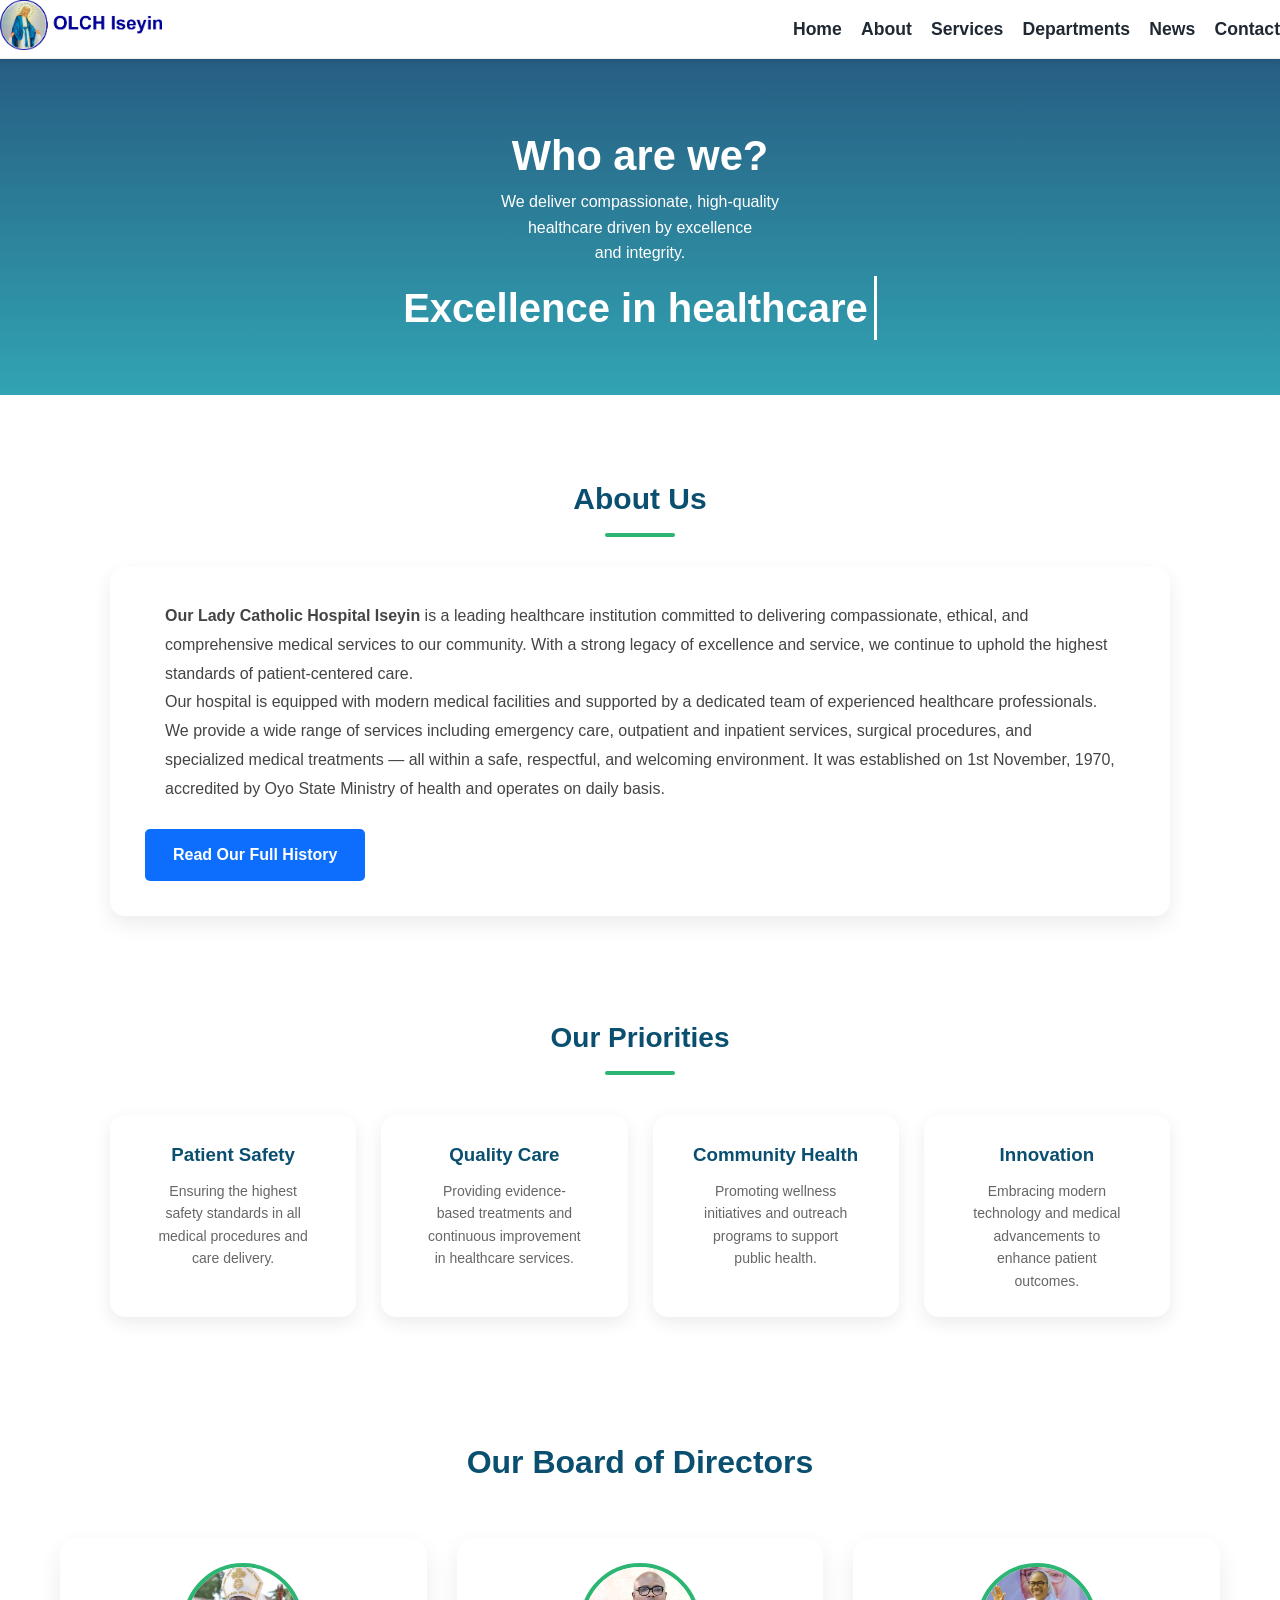
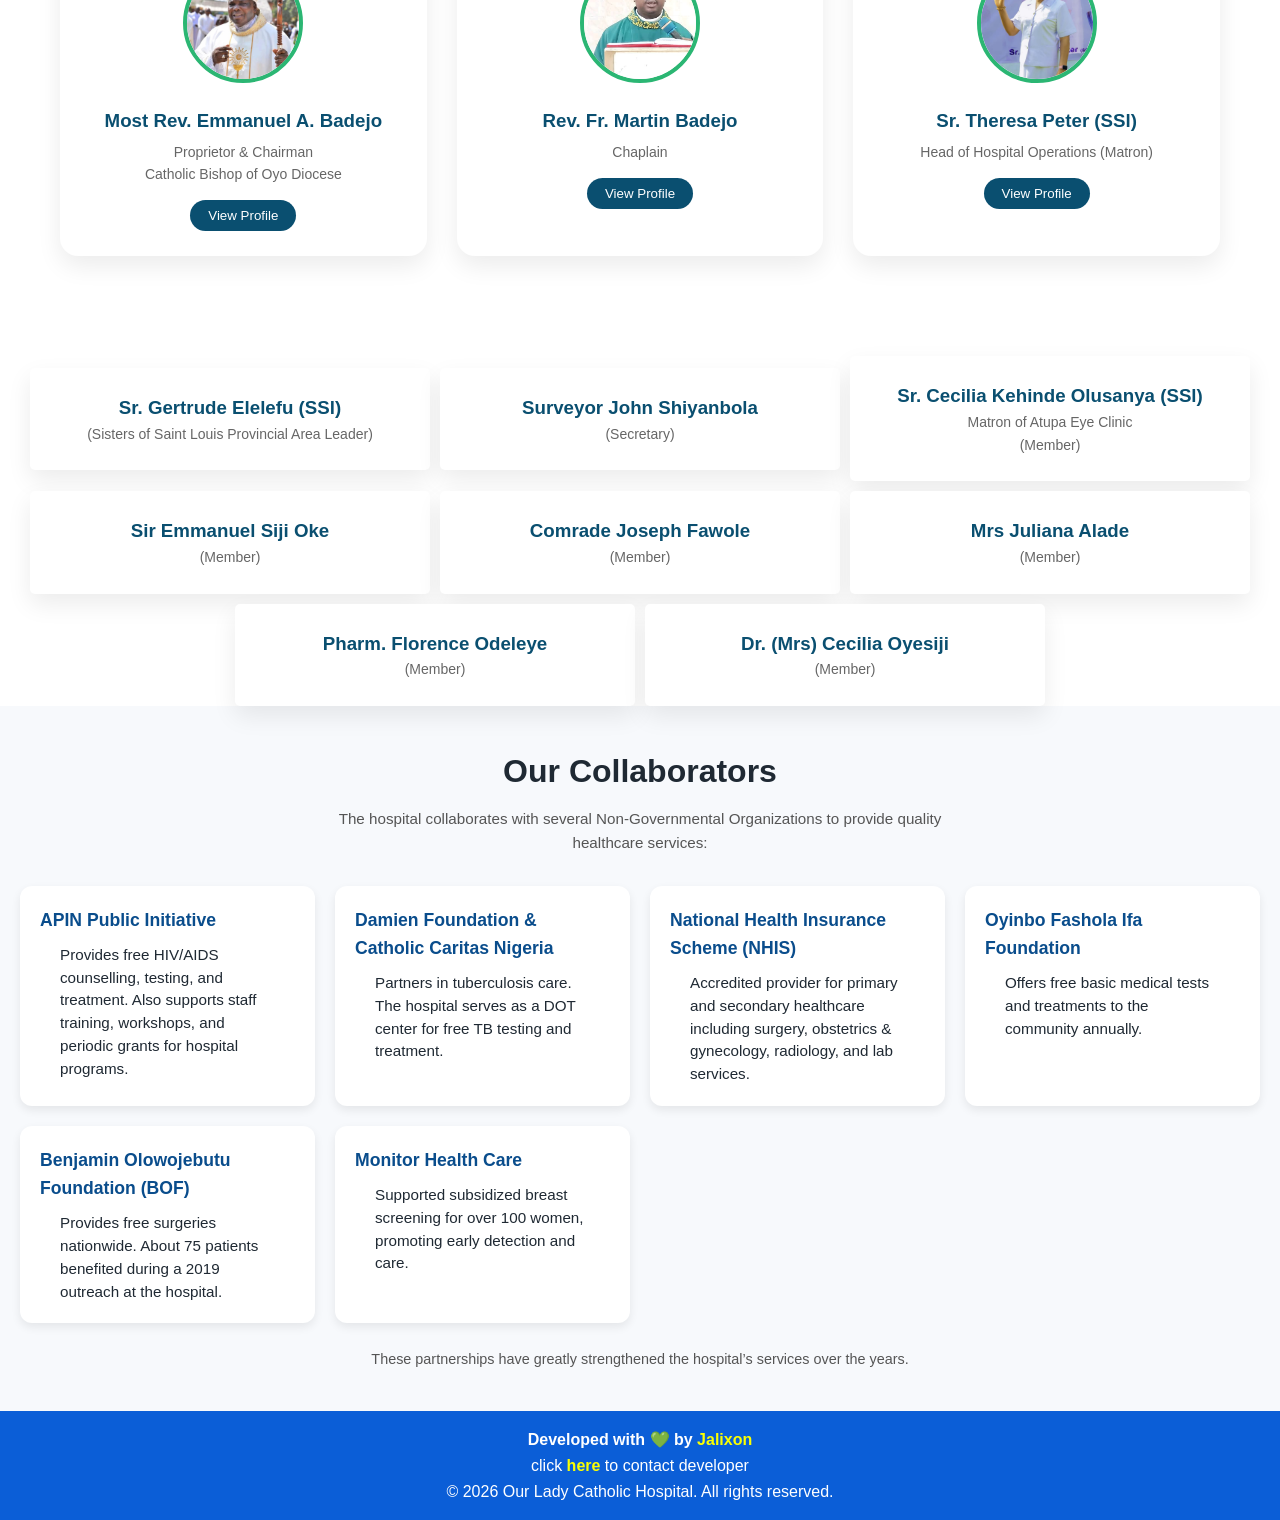
==== pages/about.html @ d9073222 "updates" ====
<!DOCTYPE html>
<html lang="en">

<head>
  <meta charset="UTF-8" />
  <meta name="viewport" content="width=device-width, initial-scale=1" />
  <title>OLCH Iseyin | About Us</title>
  <meta name="description"
    content="Our Lady Catholic Hospital Iseyin provides trusted healthcare, modern facilities, and 24/7 emergency services.">

  <link rel="stylesheet" href="../Style/about.css">
  <link rel="stylesheet" href="../Style/style.css">
  <link rel="stylesheet" href="../Style/home-intro.css">
  <link rel="stylesheet" href="../Style/auto-animate.css">
  <link rel="stylesheet" href="../Style/facilities.css">
  <link rel="stylesheet" href="../Style/FAQs.css">
  <link rel="stylesheet" href="../Style/news.css">
  <link rel="stylesheet" href="../Style/collaborators.css">
</head>

<body>
  <!-- Skip Link for Accessibility -->
  <a href="#main-content" class="skip-link">Skip to main content</a>

  <!-- ================= HEADER ================= -->
  <header class="header">
    <div class="container header__inner">
      <a target="_blank" href="../index.html"> <img style="width: auto; height: 50px;" src="../Images/logo-olch.png"
          alt=""></a>

      <!-- Hamburger button -->
      <button class="nav-toggle" aria-label="Open navigation menu" aria-expanded="false">
        ☰
      </button>

      <!-- Overlay -->
      <div class="nav-overlay"></div>

      <!-- Slide-in Navigation -->
      <nav class="nav" aria-label="Main navigation">
        <ul class="nav__list">
          <li><a target="_blank" href="../index.html">Home</a></li>
          <li><a href="./about.html">About</a></li>
          <li><a target="_blank" href="./Service.html">Services</a></li>
          <li><a target="_blank" href="./department.html">Departments</a></li>
          <li><a target="_blank" href="./news.html">News</a></li>
          <!-- <li><a href="appointment.html">Appointment</a></li> -->
          <li><a target="_blank" href="./contact.html">Contact</a></li>
        </ul>
      </nav>
    </div>
  </header>

  <main id="main-content">
    <!-- ================= HERO ================= -->
    <section class="hero">
      <div class="container2">
        <h2>Who are we?</h2>
        <p>We deliver compassionate, high-quality<br>
           healthcare driven by excellence <br>
          and integrity.</p>
        <!-- <a href="appointment.html" class="btn btn--primary">Book Appointment</a> -->
      </div>

      <div class="container3">
        <!-- Single h1 for typing -->
        <h1 class="type"></h1>
      </div>
    </section>

    <!-- ================================
     ABOUT US SECTION
================================= -->
    <section class="about-section">

      <!-- About Heading -->
      <h2>About Us</h2>

      <!-- About Content Card -->
      <div class="about-container">
        <p>
          <strong>Our Lady Catholic Hospital Iseyin</strong> is a leading healthcare institution
          committed to delivering compassionate, ethical, and comprehensive medical services
          to our community. With a strong legacy of excellence and service, we continue to
          uphold the highest standards of patient-centered care.
        </p>

        <p style="margin-bottom:25px;">
          Our hospital is equipped with modern medical facilities and supported by a
          dedicated team of experienced healthcare professionals. We provide a wide range
          of services including emergency care, outpatient and inpatient services,
          surgical procedures, and specialized medical treatments — all within a safe,
          respectful, and welcoming environment.

          It was established on 1st November, 1970, accredited by Oyo State Ministry of health and operates on daily
          basis.
        </p>

        <a href="../pages/history.html" class="history-btn">
          Read Our Full History
        </a>
      </div>

    </section>


    <!-- ================================
     OUR PRIORITIES SECTION
================================= -->
    <section class="priorities-section">

      <h2>Our Priorities</h2>

      <div class="priorities-grid">

        <div class="priority-card">
          <h3>Patient Safety</h3>
          <p>Ensuring the highest safety standards in all medical procedures and care delivery.</p>
        </div>

        <div class="priority-card">
          <h3>Quality Care</h3>
          <p>Providing evidence-based treatments and continuous improvement in healthcare services.</p>
        </div>

        <div class="priority-card">
          <h3>Community Health</h3>
          <p>Promoting wellness initiatives and outreach programs to support public health.</p>
        </div>

        <div class="priority-card">
          <h3>Innovation</h3>
          <p>Embracing modern technology and medical advancements to enhance patient outcomes.</p>
        </div>

      </div>

    </section>

    <!-- =====================================================
     BOARD OF DIRECTORS SECTION
===================================================== -->
    <section class="board-section">

      <h2>Our Board of Directors</h2>

      <div class="directors-grid">

        <div class="director-card">
          <img src="../Images/BOARD/Proprietor.jpg" alt="Most Rev. Emmanuel Adetoyese Badejo" class="director-image"
            data-bio="Most Rev. Emmanuel Adetoyese Badejo serves as the Proprietor & Chairman of Our Lady Catholic Hospital Iseyin by virtue of his office as the Catholic Bishop of the Oyo Diocese. As the ecclesiastical authority of the Diocese, he provides spiritual guidance, institutional oversight, and strategic direction to ensure that the hospital operates in alignment with Catholic values, ethical standards, and its mission of compassionate healthcare service to the community.">

          <h3>Most Rev. Emmanuel A. Badejo</h3>
          <p> Proprietor & Chairman <br>Catholic Bishop of Oyo Diocese</p>

          <button class="preview-btn">View Profile</button>
        </div>

        <!-- Director 2 -->

        <div class="director-card">
          <img src="../Images/BOARD/Dean.jpg" alt="Rev. Fr. Martin Badejo" class="director-image"
            data-bio="Rev. Fr. Martin Badejo serves as the Chaplain of the hospital. He provides high-level administrative supervision, reviews institutional performance, and oversees the authorization of major financial expenditures. Visiting regularly to ensure accountability and compliance, he plays a key role in maintaining institutional stability and governance integrity.">

          <h3>Rev. Fr. Martin Badejo</h3>
          <p>Chaplain</p>

          <button class="preview-btn">View Profile</button>
        </div>

        <!-- Director 3 -->
        <div class="director-card">
          <img src="../Images/BOARD/Matron.jpg" alt="Sr. Theresa Peter" class="director-image"
            data-bio="Sr. Theresa Peter serves as the Head of Hospital Operations. She oversees the daily administration of the hospital, coordinates clinical and non-clinical staff, and ensures that all departments function efficiently. Her leadership guarantees smooth day-to-day service delivery and the maintenance of high standards in patient care and operational discipline.">

          <h3>Sr. Theresa Peter (SSl)</h3>
          <p>Head of Hospital Operations (Matron)</p>

          <button class="preview-btn">View Profile</button>
        </div>
      </div>

    </section>

    <section class="other-members">
      <div class="others-boxes">
        <h3>Sr. Gertrude Elelefu (SSl)</h3>
        <p>(Sisters of Saint Louis Provincial Area Leader)</p>
      </div>

      <div class="others-boxes">
        <h3>Surveyor John Shiyanbola</h3>
        <p>(Secretary)</p>
      </div>

      <div class="others-boxes">
        <h3>Sr. Cecilia Kehinde Olusanya (SSl)</h3>
        <p>Matron of Atupa Eye Clinic<br>
          (Member)</p>
      </div>

      <div class="others-boxes">
        <h3>Sir Emmanuel Siji Oke</h3>
        <p>(Member)</p>
      </div>

      <div class="others-boxes">
        <h3>Comrade Joseph Fawole</h3>
        <p>(Member)</p>
      </div>

      <div class="others-boxes">
        <h3>Mrs Juliana Alade</h3>
        <p>(Member)</p>
      </div>

      <div class="others-boxes">
        <h3>Pharm. Florence Odeleye</h3>
        <p>(Member)</p>
      </div>

      <div class="others-boxes">
        <h3>Dr. (Mrs) Cecilia Oyesiji</h3>
        <p>(Member)</p>
      </div>
    </section>

    <!-- =====================================================
     DIRECTOR PROFILE MODAL
===================================================== -->
    <div id="imageModal" class="modal">

      <div class="modal-card">

        <button class="close-modal-btn">Close</button>

        <img id="modalImage" class="modal-profile-image">

        <h3 id="modalName"></h3>
        <p id="modalPosition" class="modal-position"></p>
        <p id="modalBio" class="modal-bio"></p>

      </div>

    </div>

    <section class="collaborators">
  <h2>Our Collaborators</h2>
  <p class="intro">
    The hospital collaborates with several Non-Governmental Organizations to provide quality healthcare services:
  </p>

  <div class="collab-grid">

    <div class="collab-card">
      <h3>APIN Public Initiative</h3>
      <p>
        Provides free HIV/AIDS counselling, testing, and treatment. Also supports staff training, workshops, and periodic grants for hospital programs.
      </p>
    </div>

    <div class="collab-card">
      <h3>Damien Foundation & Catholic Caritas Nigeria</h3>
      <p>
        Partners in tuberculosis care. The hospital serves as a DOT center for free TB testing and treatment.
      </p>
    </div>

    <div class="collab-card">
      <h3>National Health Insurance Scheme (NHIS)</h3>
      <p>
        Accredited provider for primary and secondary healthcare including surgery, obstetrics & gynecology, radiology, and lab services.
      </p>
    </div>

    <div class="collab-card">
      <h3>Oyinbo Fashola Ifa Foundation</h3>
      <p>
        Offers free basic medical tests and treatments to the community annually.
      </p>
    </div>

    <div class="collab-card">
      <h3>Benjamin Olowojebutu Foundation (BOF)</h3>
      <p>
        Provides free surgeries nationwide. About 75 patients benefited during a 2019 outreach at the hospital.
      </p>
    </div>

    <div class="collab-card">
      <h3>Monitor Health Care</h3>
      <p>
        Supported subsidized breast screening for over 100 women, promoting early detection and care.
      </p>
    </div>

  </div>

  <p class="note">
    These partnerships have greatly strengthened the hospital’s services over the years.
  </p>
</section>

    <!-- Footer -->
    <footer class="footer fade-section">


      <div class="container">
        <p> <strong>Developed with 💚 by </strong> <a class="developer" target="_blank"
            href="https://jalix-webtech.github.io/Portfolio/">Jalixon</a> </p>
        <p>click <a class="developer" target="_blank" href="https://jalix-webtech.github.io/Portfolio/">here</a> to
          contact developer</p>
      </div>

      <div class="container">
        <p>© <span id="current-year"></span> Our Lady Catholic Hospital. All rights reserved.</p>
      </div>
    </footer>
  </main>
  <script src="../JS/about.js"></script>
  <script src="../JS/nav.js"></script>
  <script src="../JS/slider.js"></script>
  <script src="../JS/auto-type.js"></script>
  <script src="../JS/home-page-auto-scroll.js"></script>
  <script src="../JS/auto-update-year.js"></script>
  <script src="../JS/equipment.js"></script>
  <script src="./JS/news.js"></script>

</body>

</html>
---- Style/about.css ----
/* ================================
   GLOBAL STYLES
================================= */

/* Reset default browser spacing */
* {
    margin: 0;
    padding: 0;
    box-sizing: border-box;
}

/* Hospital clean font style */
body {
    font-family: 'Segoe UI', Tahoma, Geneva, Verdana, sans-serif;
    background-color: #f4f9fc; /* Light hospital background */
    color: #333;
}

/* ================================
   ABOUT SECTION STYLING
================================= */

.about-section {
    max-width: 1100px;
    margin: 60px auto;
    padding: 20px;
}

.about-section h2 {
    text-align: center;
    font-size: 30px;
    color: #0a4f70;
    margin-bottom: 30px;
    position: relative;
}

.about-section h2::after {
    content: '';
    width: 70px;
    height: 4px;
    background: #2bb673;
    display: block;
    margin: 10px auto 0;
    border-radius: 5px;
}

/* About content card */
.about-container {
    background: #ffffff;
    padding: 35px;
    border-radius: 15px;
    box-shadow: 0 8px 20px rgba(0,0,0,0.08);
    line-height: 1.8;
    font-size: 16px;
    color: #444;
}

/* ================================
   PRIORITIES SECTION
================================= */

.priorities-section {
    max-width: 1100px;
    margin: 60px auto;
    padding: 20px;
}

.priorities-section h2 {
    text-align: center;
    font-size: 28px;
    color: #0a4f70;
    margin-bottom: 40px;
    position: relative;
}

.priorities-section h2::after {
    content: '';
    width: 70px;
    height: 4px;
    background: #2bb673;
    display: block;
    margin: 10px auto 0;
    border-radius: 5px;
}

/* Grid layout like directors */
.priorities-grid {
    display: grid;
    grid-template-columns: repeat(auto-fit, minmax(220px, 1fr));
    gap: 25px;
}

/* Priority cards */
.priority-card {
    background: #ffffff;
    padding: 25px;
    border-radius: 15px;
    text-align: center;
    box-shadow: 0 6px 18px rgba(0,0,0,0.08);
    transition: transform 0.3s ease, box-shadow 0.3s ease;
}

.priority-card:hover {
    transform: translateY(-6px);
    box-shadow: 0 10px 22px rgba(0,0,0,0.15);
}

.priority-card h3 {
    color: #0a4f70;
    margin-bottom: 10px;
}

.priority-card p {
    font-size: 14px;
    color: #666;
}

/* ================================
   RESPONSIVE ADJUSTMENTS
================================= */

@media (max-width: 600px) {

    .about-container {
        padding: 20px;
        font-size: 14px;
    }

    .priorities-section h2,
    .about-section h2 {
        font-size: 22px;
    }

}

/* =====================================================
   BOARD SECTION CONTAINER
===================================================== */
.board-section {
    max-width: 1200px;
    margin: 80px auto;
    padding: 20px;
}

/* Section Title */
.board-section h2 {
    text-align: center;
    font-size: 32px;
    color: #0a4f70;
    margin-bottom: 50px;
}

/* =====================================================
   DIRECTOR GRID LAYOUT
   Responsive using CSS Grid
===================================================== */
.directors-grid {
    display: grid;
    grid-template-columns: repeat(auto-fit, minmax(250px, 1fr));
    gap: 30px;
}

/* =====================================================
   DIRECTOR CARD DESIGN
===================================================== */
.director-card {
    background: #ffffff;
    padding: 25px;
    border-radius: 18px;
    text-align: center;
    box-shadow: 0 10px 25px rgba(0,0,0,0.08);
    transition: transform 0.3s ease, box-shadow 0.3s ease;
}

/* Hover effect */
.director-card:hover {
    transform: translateY(-8px);
    box-shadow: 0 15px 35px rgba(0,0,0,0.15);
}

/* Director image (small circular in card) */
.director-image {
    width: 120px;
    height: 120px;
    border-radius: 50%;
    object-fit: cover;
    border: 4px solid #2bb673;
    margin-bottom: 15px;
}

/* Director name */
.director-card h3 {
    color: #0a4f70;
    margin-bottom: 5px;
}

/* Director position */
.director-card p {
    color: #666;
    font-size: 14px;
    margin-bottom: 15px;
}

/* Preview button */
.preview-btn {
    padding: 8px 18px;
    border: none;
    border-radius: 25px;
    background-color: #0a4f70;
    color: white;
    cursor: pointer;
    transition: 0.3s ease;
}

.preview-btn:hover {
    background-color: #2bb673;
}

/* =====================================================
   MODAL OVERLAY (FULL SCREEN)
===================================================== */
.modal {
    display: none; /* Hidden initially */
    position: fixed;
    inset: 0;
    background: rgba(0, 0, 0, 0.75);
    z-index: 9999; /* Ensure above navbar */
    justify-content: center;
    align-items: center;
    padding: 40px 20px;
}

/* =====================================================
   MODAL CARD
===================================================== */
.modal-card {
    background: #ffffff;
    width: 95%;
    max-width: 1100px;
    max-height: 90vh;
    overflow-y: auto;
    border-radius: 20px;
    padding: 60px 40px 40px 40px;
    text-align: center;
    position: relative;
    animation: fadeIn 0.4s ease;
}

/* Large Full Photo */
.modal-profile-image {
    width: 100%;
    height: auto;
    max-height: 80vh;
    object-fit: contain;
    border-radius: 15px;
    margin-bottom: 25px;
}

/* Director details inside modal */
.modal-card h3 {
    color: #0a4f70;
    margin-bottom: 5px;
}

.modal-position {
    color: #666;
    font-size: 15px;
    margin-bottom: 15px;
}

.modal-bio {
    font-size: 16px;
    line-height: 1.7;
    color: #444;
}

/* =========================================
   CLOSE BUTTON (Bottom Right Position)
========================================= */

.close-modal-btn {
    position: fixed;
    bottom: 15px;      /* Move to bottom */
    right: 30px;       /* Keep on right side */
    padding: 10px 22px;
    border: none;
    border-radius: 30px;
    background-color: #d8a600;
    color: white;
    font-weight: bold;
    font-size: 15px;
    cursor: pointer;
    transition: all 0.3s ease;
}

.close-modal-btn:hover {
    background-color: #2bb673;
    transform: scale(1.05);
}

/* Fade animation */
@keyframes fadeIn {
    from { opacity: 0; transform: scale(0.85); }
    to { opacity: 1; transform: scale(1); }
}

/* =====================================================
   RESPONSIVE DESIGN
===================================================== */
@media (max-width: 600px) {
    .modal-card {
        padding: 50px 20px 30px 20px;
    }
}

/* Other board members */

.other-members{
    width: 100%;
    display: flex;
    flex-wrap: wrap;
    gap: 10px;
    justify-content: center;
    align-items: center;
    justify-content: center;
}

.others-boxes {
    background: #ffffff;
    padding: 25px;
    border-radius: 18px;
    text-align: center;
    box-shadow: 0 10px 25px rgba(0,0,0,0.08);
    transition: transform 0.3s ease, box-shadow 0.3s ease;
}

/* Hover effect */
.others-boxes:hover {
    transform: translateY(-8px);
    box-shadow: 0 15px 35px rgba(0,0,0,0.15);
}

.others-boxes{
    width: 400px;
    /* border: #2bb673 solid 2px; */
    border-radius: 5px;
}

.others-boxes h3, .others-boxes p{
    text-align: center;
}

.others-boxes h3{
    color: #0a4f70;
}

.others-boxes p{
    color: #666;
    font-size: 14px;
}


/* Button */
.history-btn{
    display:inline-block;
    padding:12px 28px;
    background:#0d6efd;
    color:white;
    text-decoration:none;
    font-weight:600;
    border-radius:5px;
    transition:0.3s ease;
}

/* Hover Effect */
.history-btn:hover{
    background:#084dbf;
    transform:translateY(-2px);
}

/* Mobile Responsiveness */
@media (max-width:768px){

    .history-container h2{
        font-size:1.6rem;
    }

    .history-container p{
        font-size:0.95rem;
    }

    .history-btn{
        padding:10px 22px;
        font-size:0.9rem;
    }

}
---- Style/style.css ----
/* ==================================================
   VARIABLES
   Define colors, fonts, and reusable variables
================================================== */
:root {
  --primary: #0f4c75;
  --secondary: #1b9aaa;
  --danger: #d90429;
  --text-dark: #1f2933;
  --bg-light: #f9fafb;
}

/* ==================================================
   RESET & BASE STYLES
   Reset margins/paddings and set base fonts
================================================== */
html {
  box-sizing: border-box;
  font-size: 16px;
}

*, *::before, *::after {
  box-sizing: inherit;
}

body {
  margin: 0;
  font-family: Arial, Helvetica, sans-serif;
  color: var(--text-dark);
  line-height: 1.6;
  background-color: #fff;
}

/* ==================================================
   ACCESSIBILITY
================================================== */
.skip-link {
  position: absolute;
  top: -40px;
  left: 0;
  background: var(--primary);
  color: #fff;
  padding: 0.5rem;
  z-index: 999;
}

.skip-link:focus {
  top: 0;
}

/* ==================================================
   CONTAINERS
================================================== */
.container2 {
  /* max-width: 1100px; */
  width: 100%;
  margin: 0 auto;
  padding-bottom: 20px;
  /* padding: 0 1rem; */
}

#services-title{
  text-align: center;
}
/* ==================================================
   HEADER & NAVIGATION
================================================== */
.header {
    background: #fff;
  border-bottom: 1px solid #eee;
  position: sticky;
  top: 0;
  z-index: 10000;
  box-shadow: 0 2px 6px rgba(0, 0, 0, 0.1); /* subtle depth */
}

.header__inner {
  display: flex;
  justify-content: space-between;
  align-items: center;
}

.logo {
  font-size: clamp(1.4rem, 2vw, 1.8rem);
  color: var(--primary);
}

/* Navigation (Slide-in Mobile) */
.nav {
  position: fixed;
  top: 0;
  right: -280px;
  width: 260px;
  height: 100vh;
  background: #fff;
  box-shadow: -4px 0 10px rgba(0, 0, 0, 0.1);
  transition: right 0.3s ease;
  z-index: 1000;
}

.nav.open {
  right: 0;
}

.nav__list {
  list-style: none;
  padding: 4rem 1.5rem;
  display: flex;
  flex-direction: column;
  gap: 1.2rem;
}

.nav__list a {
  text-decoration: none;
  color: var(--text-dark);
  font-size: 1.1rem;
  font-weight: 600;
}

/* Overlay for slide-in menu */
.nav-overlay {
  position: fixed;
  inset: 0;
  background: rgba(0, 0, 0, 0.4);
  opacity: 0;
  pointer-events: none;
  transition: opacity 0.3s ease;
  z-index: 900;
}

.nav-overlay.active {
  opacity: 1;
  pointer-events: auto;
}

/* Hamburger toggle */
.nav-toggle {
  background: none;
  border: none;
  font-size: 1.8rem;
  cursor: pointer;
  z-index: 1100;
}

/* Desktop navigation */
@media (min-width: 769px) {
  .nav {
    position: static;
    width: auto;
    height: auto;
    box-shadow: none;
    right: 0;
  }

  .nav__list {
    flex-direction: row;
    padding: 0;
  }

  .nav-toggle,
  .nav-overlay {
    display: none;
  }
}

/* ==================================================
   HERO SECTION
================================================== */
.hero {
  background: linear-gradient(rgba(15,76,117,0.9), rgba(27,154,170,0.9));
  color: #fff;
  padding: 4rem 1rem;
  text-align: center;
}

.hero h2 {
  font-size: clamp(1.8rem, 4vw, 2.6rem);
}

.container3 {
display: flex;                 /* Enable flexbox */
  justify-content: center;       /* Horizontal centering */
  align-items: center;           /* Vertical centering */
   height: 5vh;
  

}

/* Typing text style */
.type {
  font-size: clamp(1.3rem, 4vw, 2.5rem); /* Responsive font size */
  color: #ffffff;               /* Text color */
  border-right: 3px solid #fff; /* Cursor */
  padding-right: 6px;           /* Space before cursor */
  white-space: nowrap;          /* Prevent line break */
  overflow: hidden;             /* Hide overflow text */
}

/* Cursor blinking animation */
@keyframes blink {
  50% {
    border-color: transparent;  /* Hide cursor */
  }
}

/* Apply blinking effect */
.type {
  animation: blink 0.7s infinite;
}


/* ==================================================
   BUTTONS
================================================== */
.btn {
  display: inline-block;
  padding: 0.7rem 1.3rem;
  border-radius: 4px;
  font-weight: bold;
  text-decoration: none;
}

.btn--primary {
  background: #fff;
  color: var(--primary);
}

.btn--emergency {
  background: #fff;
  color: var(--danger);
}

/* ==================================================
   SERVICES SLIDER
================================================== */
.section {
  padding: 3rem 0;
}

.services-slider {
  width: 100%;
  margin: 0;
  padding: 0;
  position: relative;
  overflow: hidden;
  touch-action: pan-y;
}

.service-slide {
  border-radius: 5px;
  /* width: 360px;
  height: 470px; */
  /* justify-items: center;
  justify-content: center; */
  box-shadow: 4px 4px 10px rgba(0, 0, 0, 0.3);  
  width: 100%;
  position: absolute;
  inset: 0;
  opacity: 0;
  transform: translateX(30px);
  transition: opacity 3ms ease, transform 3s ease;
  text-align: center;
}

.service-slide.active {
  opacity: 1;
  transform: translateX(0);
  position: relative;
}

.service-slide img {
  width: 100%;
  max-height: 650px;
  object-fit: cover;
  object-position: center;
  /* border-radius: 6px; */
}


.service-slide figcaption {
  margin-top: 0.8rem;
  font-size: 1.2rem;
  font-weight: bold;
}

/* figcaption-more-information */
.figcaption-more-info{
  text-align: left;
  height: auto;
  padding: 5px 2px 5px 5px;
  /* border: 1px solid rgba(0, 183, 255, 0.479); */
  border-radius: 5px;
}

/* Swipe dots */
.slider-dots {
  display: flex;
  justify-content: center;
  gap: 0.6rem;
  margin-top: 1rem;
}

.slider-dot {
  width: 12px;
  height: 12px;
  background: #ccc;
  border-radius: 50%;
  cursor: pointer;
  transition: background 0.3s;
}

.slider-dot.active {
  background: var(--primary);
}

/* ==================================================
   EMERGENCY SECTION
================================================== */
.emergency {
  background: var(--danger);
  color: #fff;
  text-align: center;
  padding: 3rem 1rem;
}

/* ==================================================
   FOOTER
================================================== */
.footer {
  background: var(--primary);
  color: white;
  text-align: center;
  padding: 1rem;
}



.hero-slider {
  width: 100%;
  height: 100vh;
  position: relative;
  overflow: hidden;
}

.slide {
  position: absolute;
  inset: 0;
  background-size: cover;
  background-position: center;
  opacity: 0;
  transition: opacity 1.2s ease-in-out;
}

.slide.active {
  opacity: 1;
}

.overlay {
  position: absolute;
  inset: 0;
}

.caption {
  position: relative;
  z-index: 2;
  color: #fff;
  max-width: 700px;
  padding: 2rem;
  top: 50%;
  transform: translateY(-50%);
}

.caption h1 {
  font-size: clamp(2rem, 5vw, 3.2rem);
  margin-bottom: 0.5rem;
}

.caption p {
  font-size: 1.1rem;
  opacity: 0.95;
}

.developer{
  text-decoration: none;
  color: rgb(251, 255, 0);
  font-weight: bold;
}

.map-heading{
  text-align: center;
}
---- Style/home-intro.css ----
/* ==============INTRODUCTION OF THE HOSPITAL================ */
.box-container{
    /* width: auto; */
    display: flex;
    flex-wrap: wrap;
    justify-content: center;
    margin-top: 50px;
    margin-bottom: 50px;
    gap: 20px;
}
/* for laptop */
@media (min-width:824px) and (max-width:1440px){
    .box-container{
    gap: 40px;
    }
}
.box{
    width: 340px;
    box-shadow: 0 4px 8px #555;
    border-radius: 4px;
    font-family:'Franklin Gothic Medium', 'Arial Narrow', Arial, sans-serif; 
   height: 550px;
}

.box img{
    width: 340px;
    height: 300px;
}
.box h3, p{
    padding-left: 20px;
    padding-right: 20px;
   
}
.box h3{
    margin-bottom: 20px;
    font-size: 30px;
    /* color: #000000; */
}
.box p{
    margin-bottom: 30px;
    line-height: 20px;
    font-family:'Lucida Sans', 'Lucida Sans Regular', 'Lucida Grande', 'Lucida Sans Unicode', Geneva, Verdana, sans-serif;
    text-align:left;
    font-size: 14px;
}

/* Service-container in home page*/
.service-container{
  width: 100%;
  display: flex;
  flex-wrap: wrap;
  padding: 20px 6px;
  gap: 20px;
  justify-content: center;
  box-shadow: 0 4px 8px #555;
}

.service-container h2{
  width: 100%;
  text-align: center;
  font-weight: bolder;
}

.servies-div{
  box-shadow: 0 4px 8px #555;
  padding: 5px 10px;
  font-size: 18px;
  width: 150px;
  text-align: center;
  border-radius: 5px;
}

.servies-div-b{
  box-shadow: 0 4px 8px #555;
  padding: 5px 10px;
  font-size: 18px;
  width: 320px;
  text-align: center;
  border-radius: 5px;
}

.btn-wrapper{
  width: 100%;
  /* height: 40px; */
  display: flex;
  justify-content: center;
}
/* .service-container a{
  display: inline-block;
  padding: 10px 60px;
  border-radius: 10px;
  font-weight: bold;
  text-decoration: none;
  background-color: blue;
  color: white;
} */
---- Style/facilities.css ----
/* Certificate starts here */

.certificates {
  padding: 4rem 1rem;
  /* max-width: 1200px; */
  margin: auto;
  background-color: #ffffff;

}

.certificates h2 {
  text-align: center;
  font-size: 1.5rem;
  margin-bottom: 2.5rem;
  color:#0b5ed7;
}

.certificate-grid {
  display: grid;
  grid-template-columns: repeat(auto-fit, minmax(280px, 1fr));
  gap: 0.5rem;
}

/* Card */
.certificate-card {
  background: var(--card-bg);
  border-radius: 14px;
  overflow: hidden;
  box-shadow: 0 10px 25px rgba(65, 67, 68, 0.08);
  display: flex;
  flex-direction: column;
  transition: transform 0.25s ease, box-shadow 0.25s ease;
}

.certificate-card:hover {
  transform: translateY(-4px);
  box-shadow: 0 10px 25px rgba(65, 67, 68, 0.08);
}

.certificate-card img {
  width: 100%;
  height: 200px;
  object-fit: cover;
}

.certificate-content {
  padding: 1.2rem;
  display: flex;
  flex-direction: column;
  flex-grow: 1;
  background: #43454617;
}

.certificate-content h3 {
  margin: 0 0 0.5rem;
  color: #0b5ed7;
  font-size: 1.1rem;
}

.certificate-content p {
  font-size: 0.95rem;
  line-height: 1.5;
  flex-grow: 1;
  color: #000000;
}

.view-btn{
  margin-top: 1rem;
  padding: 0.6rem 1rem;
  border: none;
  border-radius: 8px;
  color: #000000;
  background-color: #0495f527;
  font-size: 1.1rem;
  cursor: pointer;
  font-weight: bold;
}

.view-btn:hover {
  opacity: 0.9;
}

/* Modal */
.modal {
  display: none;
  position: fixed;
  inset: 0;
  background: rgba(0,0,0,0.85);
  z-index: 1000;
  justify-content: center;
  align-items: center;
}

.modal img {
  max-width: 95%;
  max-height: 95%;
}

.modal .close {
  position: absolute;
  top: 15px;
  right: 25px;
  font-size: 2.5rem;
  color: #fff;
  cursor: pointer;
}

/* Mobile tweaks */
@media (max-width: 480px) {
  .certificate-card img {
    height: 160px;
  }
}

.more-equip-btn-wrapper{
  width: 100%;
  margin-top: 10px;
  display: flex;
  justify-content: center;
}

.more-equip-btn{
  display: inline-block;
  padding: 10px 60px;
  border-radius: 10px;
  font-weight: bold;
  text-decoration: none;
  background-color: #30aa18;
  color: white;
}
/* Certificate ends here */
---- Style/FAQs.css ----
/* ================================= */
/*            FAQ SECTION            */
/* ================================= */

.faq {
    background: #ffffff;
    padding: 80px 0;
}

.faq-header {
    text-align: center;
    max-width: 700px;
    margin: 0 auto 50px;
}

.faq-header h2 {
    font-size: 34px;
    color: #0b5ed7;
    margin-bottom: 15px;
    font-weight: 600;
}

.faq-header p {
    font-size: 16px;
    color: #555;
    line-height: 1.6;
}

/* ================================= */
/*        FAQ CONTAINER              */
/* ================================= */

.faq-container {
    max-width: 800px;
    margin: auto;
}

/* Each FAQ Item */
.faq-item {
    border-bottom: 1px solid #e6e6e6;
}

/* Hide checkbox */
.faq-item input {
    display: none;
}

/* Question */
.faq-question {
    display: flex;
    justify-content: space-between;
    align-items: center;
    cursor: pointer;
    padding: 20px 0;
    font-size: 17px;
    font-weight: 500;
    color: #222;
    transition: color 0.3s ease;
}

.faq-question:hover {
    color: #0b5ed7;
}

/* Plus Icon */
.icon {
    font-size: 20px;
    transition: transform 0.3s ease;
}

/* Answer */
.faq-answer {
    max-height: 0;
    overflow: hidden;
    transition: max-height 0.4s ease;
}

.faq-answer p {
    padding-bottom: 20px;
    color: #555;
    line-height: 1.6;
}

/* When Checked (Open State) */
.faq-item input:checked ~ .faq-answer {
    max-height: 200px;
}

.faq-item input:checked + .faq-question .icon {
    transform: rotate(45deg); /* turns + into × */
}

/* ================================= */
/*         RESPONSIVENESS            */
/* ================================= */

@media (max-width: 600px) {

    .faq-header h2 {
        font-size: 26px;
    }

    .faq-question {
        font-size: 15px;
    }

}

.FAQs-contact-us-btn {

  color: #0b5ed7;
  border-radius: 4px;
  text-decoration: none;
  
}
---- Style/news.css ----
/* ================================= */
/*           NEWS SECTION            */
/* ================================= */

.news {
    padding: 80px 0;
    background: #f4f9fc;
}

.news-header {
    text-align: center;
    margin-bottom: 40px;
}

.news-header h2 {
    font-size: 34px;
    color: #0b5ed7;
    margin-bottom: 10px;
}

.news-header p {
    color: #555;
}

/* Filter Buttons */

.news-filters {
    text-align: center;
    margin-bottom: 40px;
}

.filter-btn {
    background: white;
    border: 1px solid #0b5ed7;
    color: #0b5ed7;
    padding: 8px 18px;
    margin: 5px;
    border-radius: 30px;
    cursor: pointer;
    transition: 0.3s;
}

.filter-btn.active,
.filter-btn:hover {
    background: #0b5ed7;
    color: white;
}

/* News Grid */

.news-grid {
    display: grid;
    grid-template-columns: repeat(auto-fit, minmax(300px, 1fr));
    gap: 25px;
}

/* News Card */

.news-card {
    background: white;
    border-radius: 12px;
    overflow: hidden;
    box-shadow: 0 6px 20px rgba(0,0,0,0.05);
    transition: 0.3s;
}

.news-card img {
    width: 100%;
    height: 200px;
    object-fit: cover;
}

.news-content {
    padding: 20px;
}

.news-content h3 {
    color: #0b5ed7;
    margin-bottom: 10px;
}

.news-excerpt {
    font-size: 14px;
    color: #666;
}

/* Full Article Hidden Initially */

.news-full {
    display: none;
    margin-top: 15px;
    font-size: 14px;
    color: #444;
}

/* Buttons */

.read-btn,
.close-btn {
    margin-top: 15px;
    background: #0b5ed7;
    color: white;
    border: none;
    padding: 8px 15px;
    border-radius: 5px;
    cursor: pointer;
}

.close-btn {
    background: #dc3545;
}

.view-more {
    text-align: center;
    margin-top: 50px;
}

.view-2 {
    background: #0b5ed7;
    color: white;
    padding: 12px 25px;
    border-radius: 10px;
    text-decoration: none;
}
---- Style/collaborators.css ----
.collaborators {
  padding: 40px 20px;
  background: #f7f9fc;
}

.collaborators h2 {
  text-align: center;
  margin-bottom: 10px;
  font-size: 2rem;
}

.collaborators .intro {
  text-align: center;
  max-width: 700px;
  margin: 0 auto 30px;
  font-size: 0.95rem;
  color: #555;
}

.collab-grid {
  display: grid;
  grid-template-columns: repeat(auto-fit, minmax(260px, 1fr));
  gap: 20px;
}

.collab-card {
  background: #fff;
  padding: 20px;
  border-radius: 12px;
  box-shadow: 0 4px 10px rgba(0,0,0,0.08);
  transition: 0.3s ease;
}

.collab-card:hover {
  transform: translateY(-5px);
}

.collab-card h3 {
  font-size: 1.1rem;
  margin-bottom: 10px;
  color: #0a4d8c;
}

.collab-card p {
  font-size: 0.95rem;
  line-height: 1.5;
}

.note {
  text-align: center;
  margin-top: 25px;
  font-size: 0.9rem;
  color: #555;
}

/* Mobile adjustment */
@media (max-width: 500px) {
  .collaborators h2 {
    font-size: 1.6rem;
  }
}
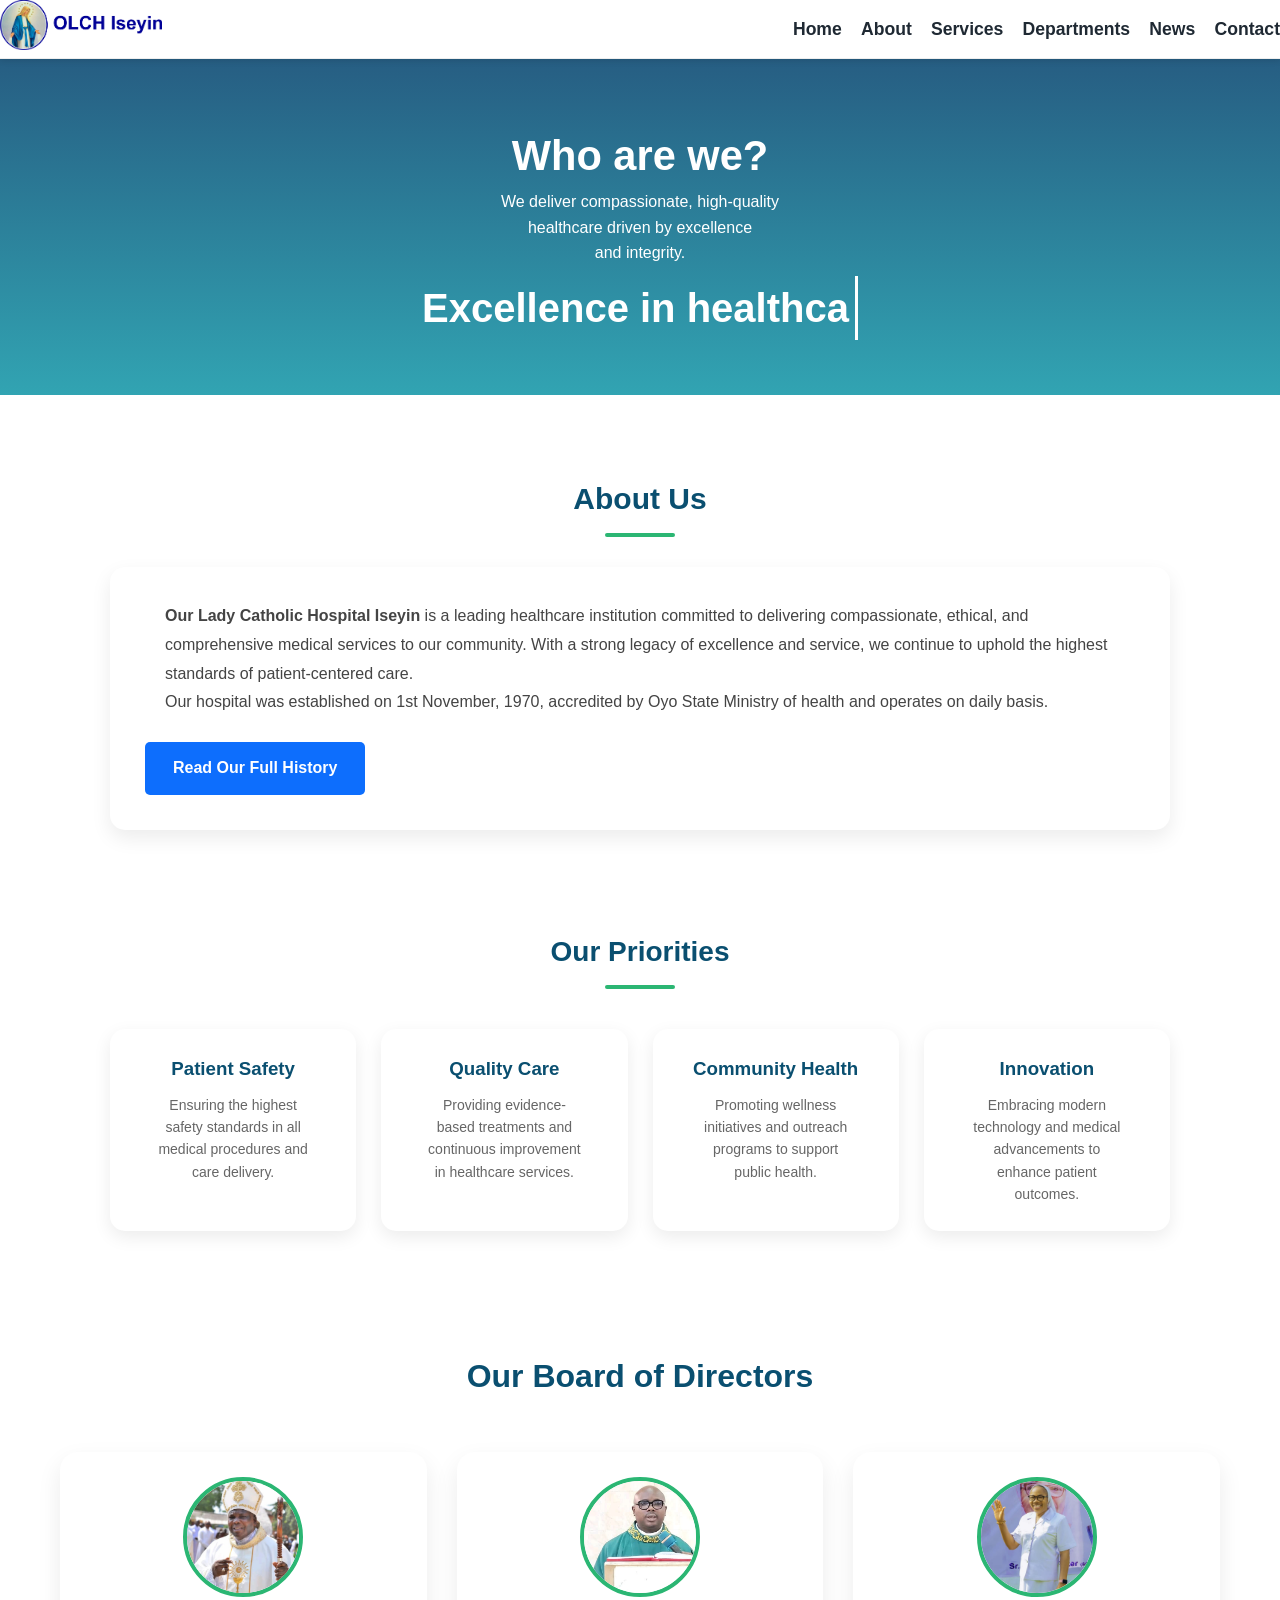
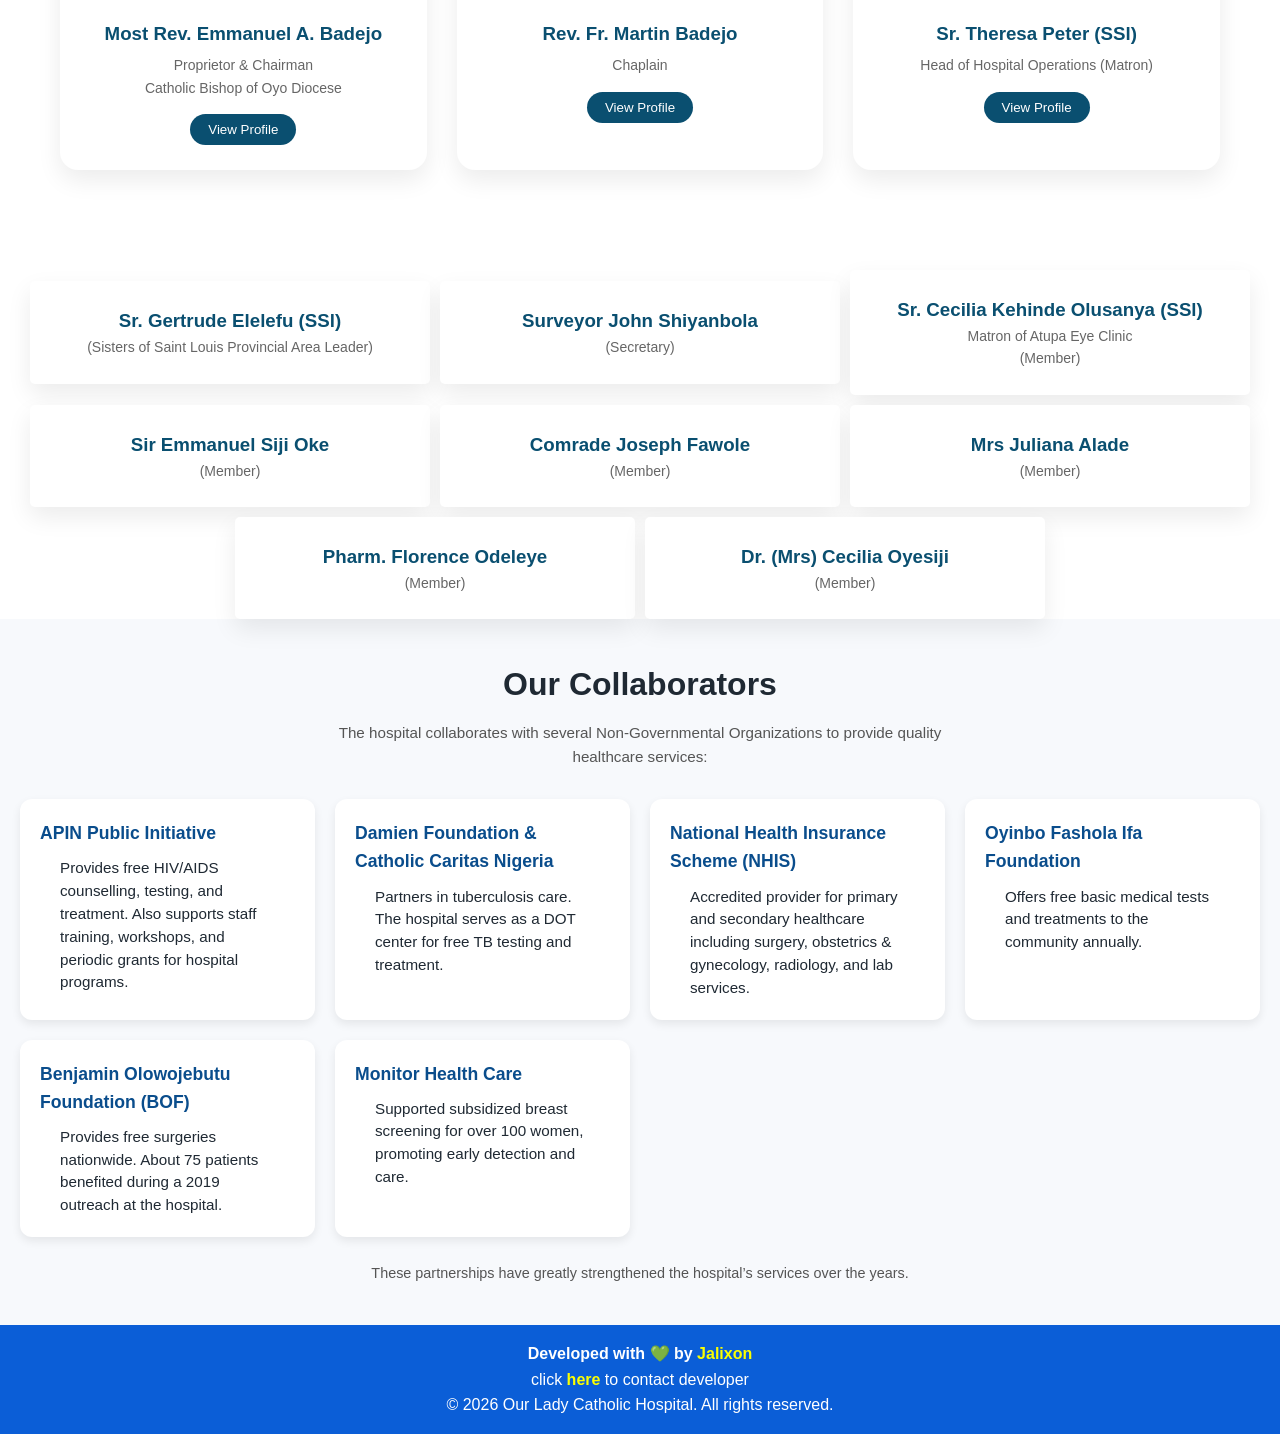
==== commit 52858a12: "updates" ====
--- a/pages/about.html
+++ b/pages/about.html
@@ -86,13 +86,9 @@
         </p>
 
         <p style="margin-bottom:25px;">
-          Our hospital is equipped with modern medical facilities and supported by a
-          dedicated team of experienced healthcare professionals. We provide a wide range
-          of services including emergency care, outpatient and inpatient services,
-          surgical procedures, and specialized medical treatments — all within a safe,
-          respectful, and welcoming environment.
-
-          It was established on 1st November, 1970, accredited by Oyo State Ministry of health and operates on daily
+
+
+          Our hospital was established on 1st November, 1970, accredited by Oyo State Ministry of health and operates on daily
           basis.
         </p>
 
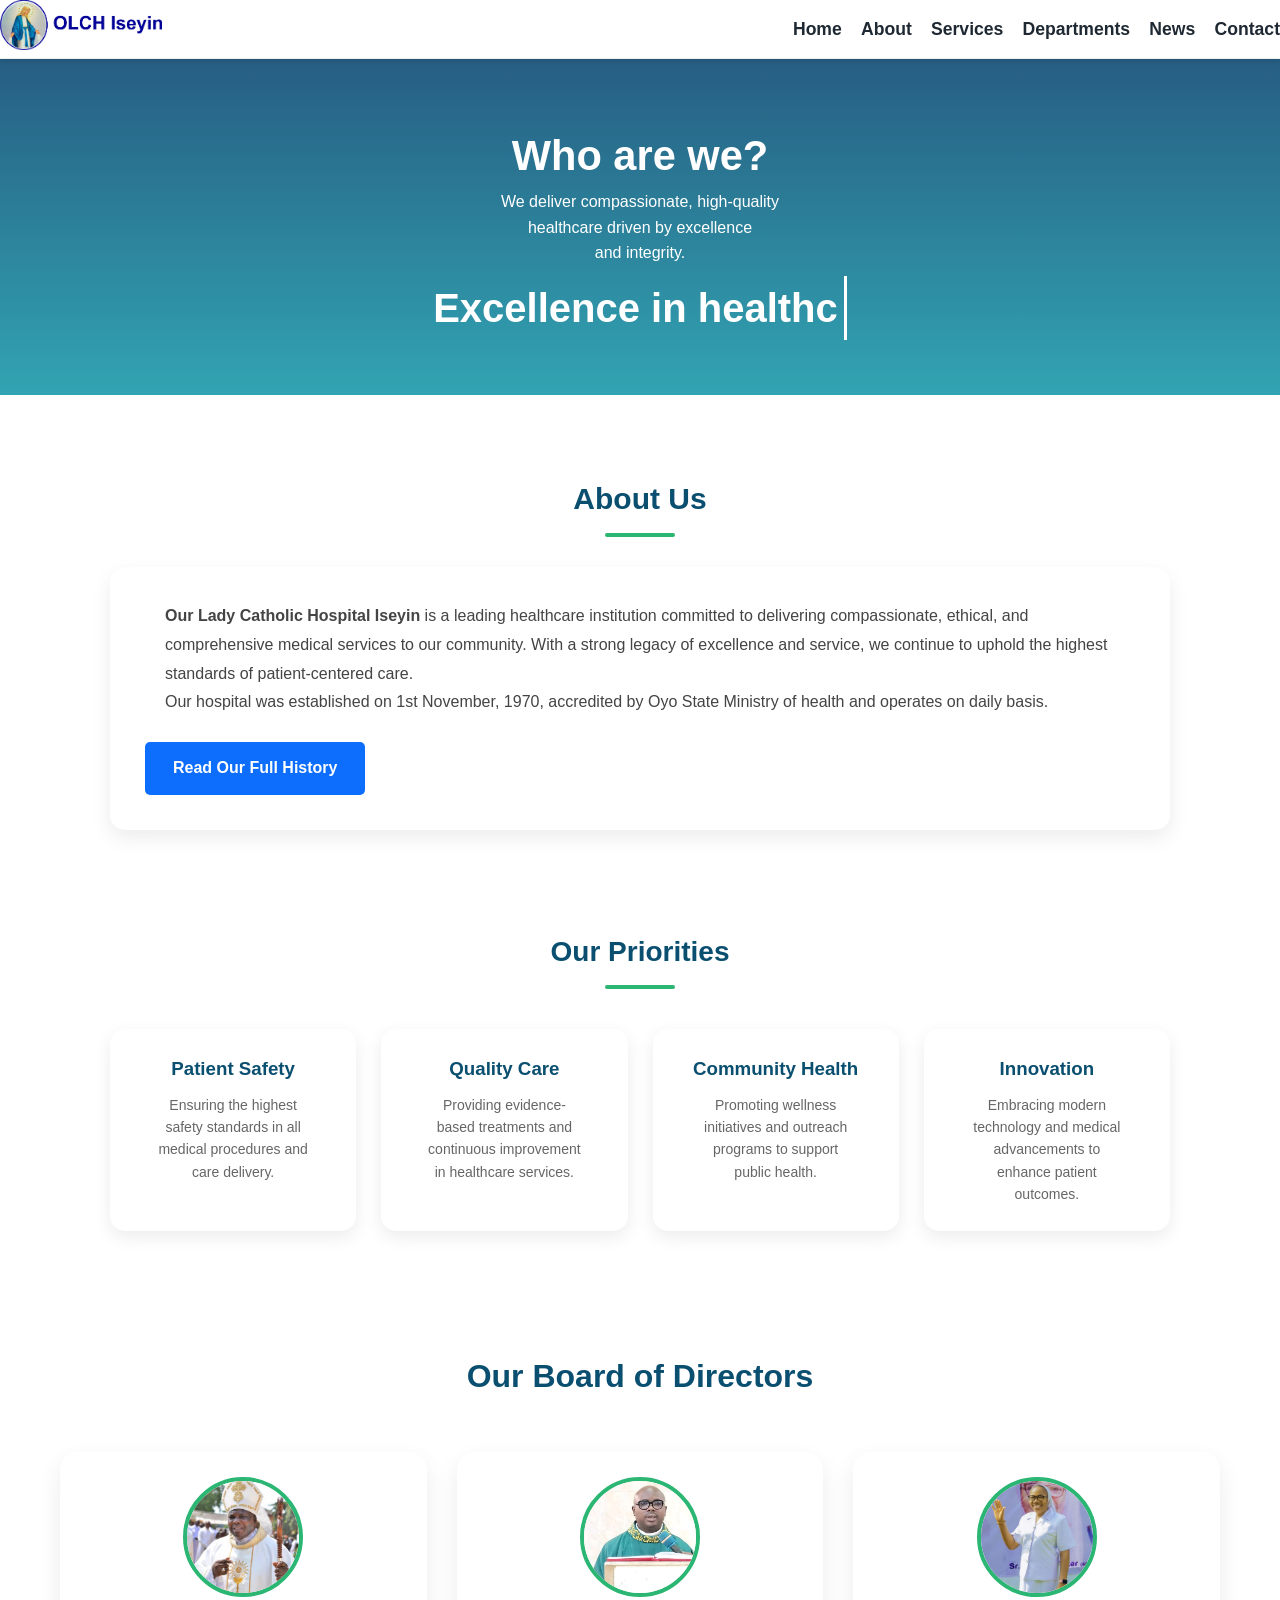
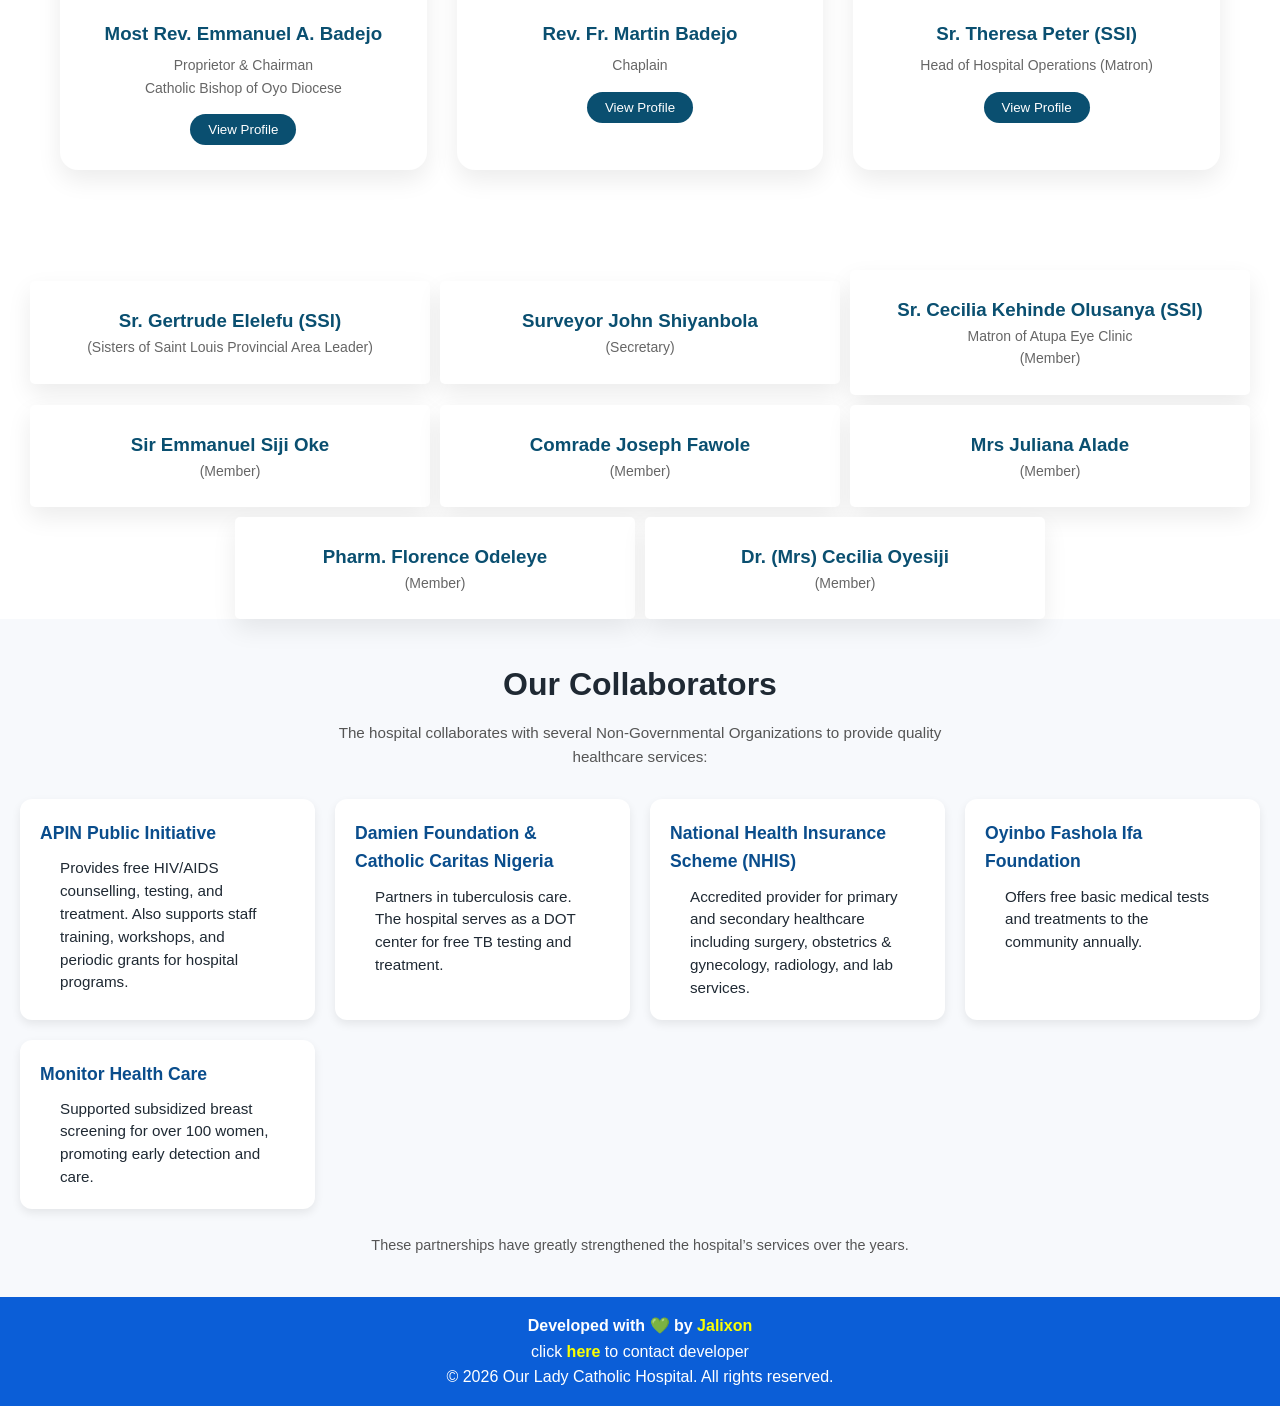
==== commit d3048b49: "update" ====
--- a/pages/about.html
+++ b/pages/about.html
@@ -277,13 +277,6 @@
     </div>
 
     <div class="collab-card">
-      <h3>Benjamin Olowojebutu Foundation (BOF)</h3>
-      <p>
-        Provides free surgeries nationwide. About 75 patients benefited during a 2019 outreach at the hospital.
-      </p>
-    </div>
-
-    <div class="collab-card">
       <h3>Monitor Health Care</h3>
       <p>
         Supported subsidized breast screening for over 100 women, promoting early detection and care.
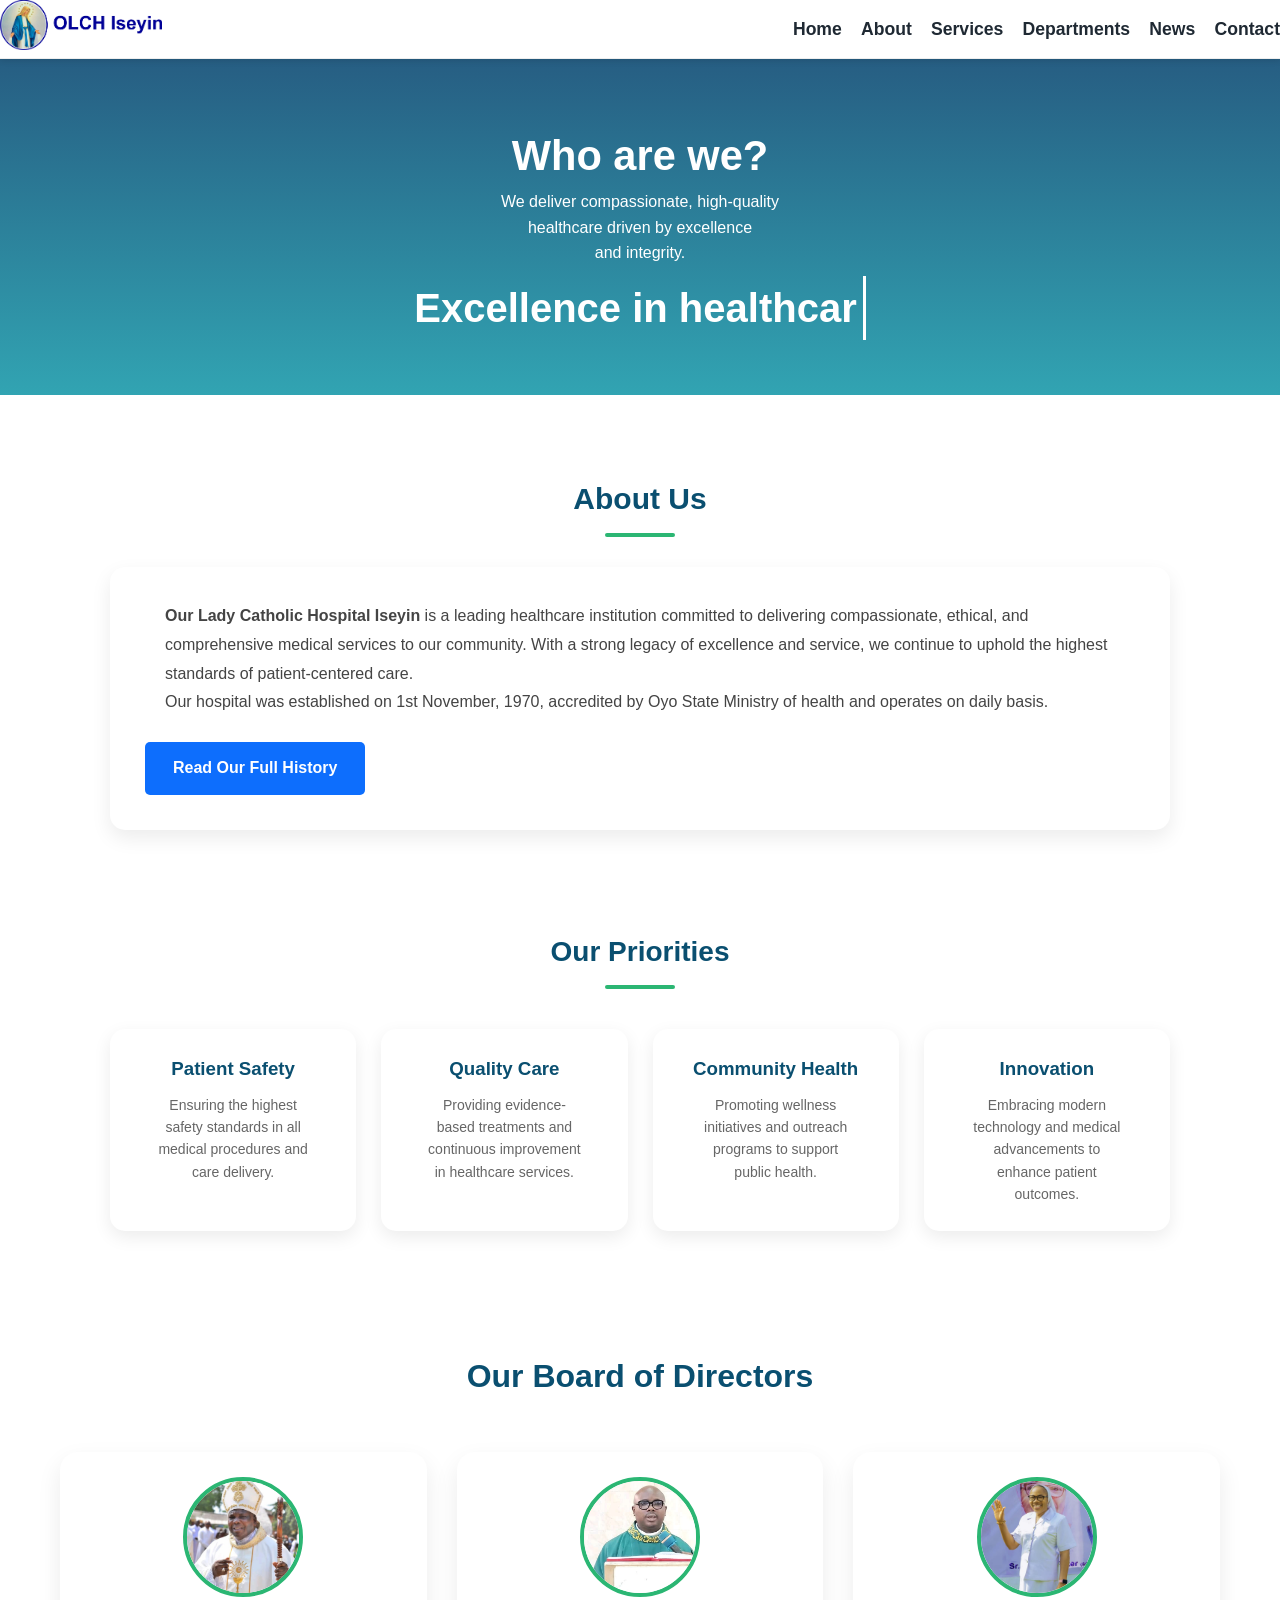
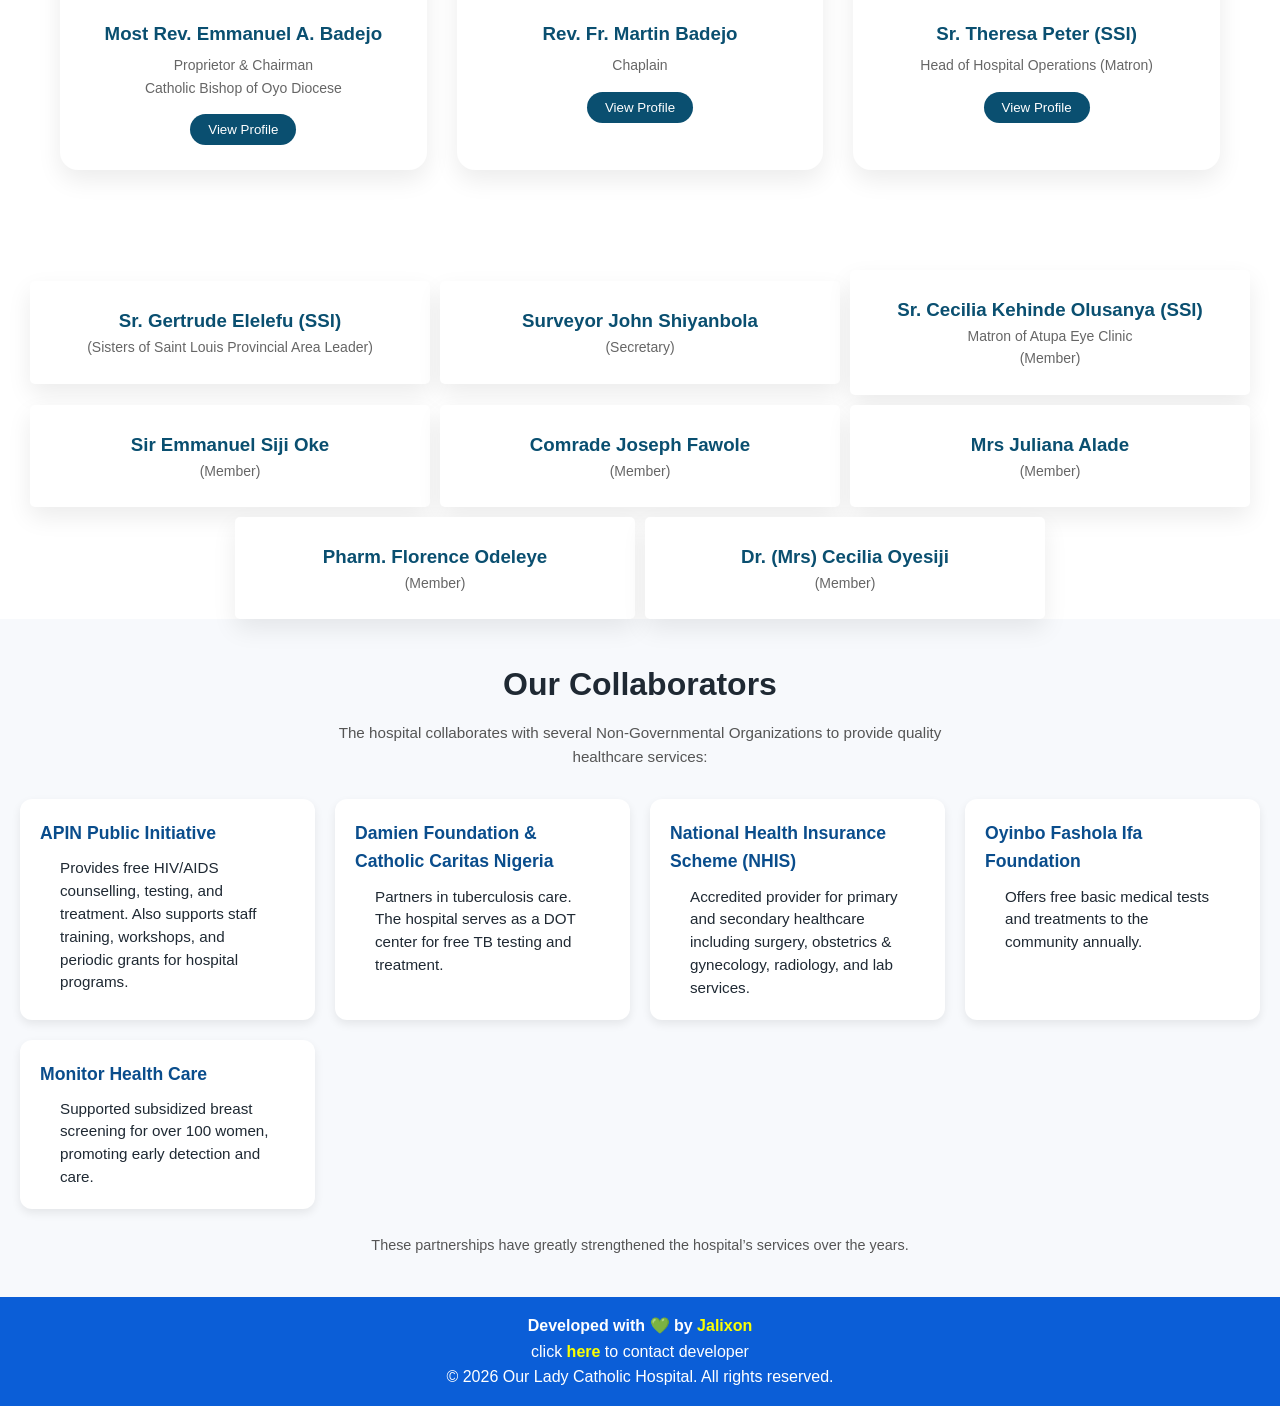
==== commit eba2435a: "update" ====
--- a/pages/about.html
+++ b/pages/about.html
@@ -25,7 +25,7 @@
   <!-- ================= HEADER ================= -->
   <header class="header">
     <div class="container header__inner">
-      <a target="_blank" href="../index.html"> <img style="width: auto; height: 50px;" src="../Images/logo-olch.png"
+      <a href="../index.html"> <img style="width: auto; height: 50px;" src="../Images/logo-olch.png"
           alt=""></a>
 
       <!-- Hamburger button -->
@@ -39,13 +39,13 @@
       <!-- Slide-in Navigation -->
       <nav class="nav" aria-label="Main navigation">
         <ul class="nav__list">
-          <li><a target="_blank" href="../index.html">Home</a></li>
+          <li><a href="../index.html">Home</a></li>
           <li><a href="./about.html">About</a></li>
-          <li><a target="_blank" href="./Service.html">Services</a></li>
-          <li><a target="_blank" href="./department.html">Departments</a></li>
-          <li><a target="_blank" href="./news.html">News</a></li>
+          <li><a href="./Service.html">Services</a></li>
+          <li><a href="./department.html">Departments</a></li>
+          <li><a href="./news.html">News</a></li>
           <!-- <li><a href="appointment.html">Appointment</a></li> -->
-          <li><a target="_blank" href="./contact.html">Contact</a></li>
+          <li><a href="./contact.html">Contact</a></li>
         </ul>
       </nav>
     </div>
--- a/Style/style.css
+++ b/Style/style.css
@@ -96,6 +96,8 @@
   box-shadow: -4px 0 10px rgba(0, 0, 0, 0.1);
   transition: right 0.3s ease;
   z-index: 1000;
+  transition: opacity 2.5s ease;
+  opacity: 1;
 }
 
 .nav.open {
@@ -388,4 +390,108 @@
 
 .map-heading{
   text-align: center;
+}
+
+
+
+/* Splash Screen Container */
+#splash-screen {
+    position: fixed;
+    top: 0;
+    left: 0;
+    width: 100%;
+    height: 100vh;
+
+    background: #f0f2f5;
+    display: flex;
+    justify-content: center;
+    align-items: center;
+    flex-direction: column;
+
+    z-index: 9999;
+}
+
+/* Center content */
+.splash-content {
+    text-align: center;
+}
+
+/* Logo Image */
+.logo-img {
+    width: 80px;
+    height: 80px;
+    object-fit: contain;
+
+    opacity: 0;
+    transform: translateY(-10px);
+    animation: fadeSlide 0.8s ease forwards;
+}
+
+/* Welcome Text */
+.welcome-text {
+    margin-top: 10px;
+    font-size: 14px;
+    color: #050505;
+
+    opacity: 0;
+    transform: translateY(10px);
+    animation: fadeSlide 0.8s ease forwards;
+    animation-delay: 0.3s;
+}
+
+/* Loader container */
+.loader {
+    display: flex;
+    justify-content: center;
+    align-items: center;
+    position: absolute;
+    top: 50%;
+    left: 50%;
+    transform: translate(-50%, -50%);
+    gap: 8px; /* space between dots */
+}
+
+/* Each dot */
+.loader-dot {
+    width: 10px;
+    height: 10px;
+    background-color: #1877f2; /* Facebook blue */
+    border-radius: 50%;
+    animation: bounce 1.2s infinite ease-in-out;
+}
+
+/* Delay for each dot */
+.loader-dot:nth-child(1) { animation-delay: 0s; }
+.loader-dot:nth-child(2) { animation-delay: 0.2s; }
+.loader-dot:nth-child(3) { animation-delay: 0.4s; }
+
+/* Bounce animation */
+@keyframes bounce {
+    0%, 80%, 100% { transform: scale(0); }
+    40% { transform: scale(1); }
+}
+
+/* Animations */
+@keyframes spin {
+    to { transform: rotate(360deg); }
+}
+
+@keyframes fadeSlide {
+    to {
+        opacity: 1;
+        transform: translateY(0);
+    }
+}
+
+/* Bottom Credit */
+.credit {
+    /* margin-top: 70px; */
+    /* position: absolute; */
+    /* bottom: 75px; */
+    font-size: 12px;
+    color: #65676b;
+        opacity: 0;
+    transform: translateY(10px);
+    animation: fadeSlide 0.8s ease forwards;
+    animation-delay: 0.3s;
 }
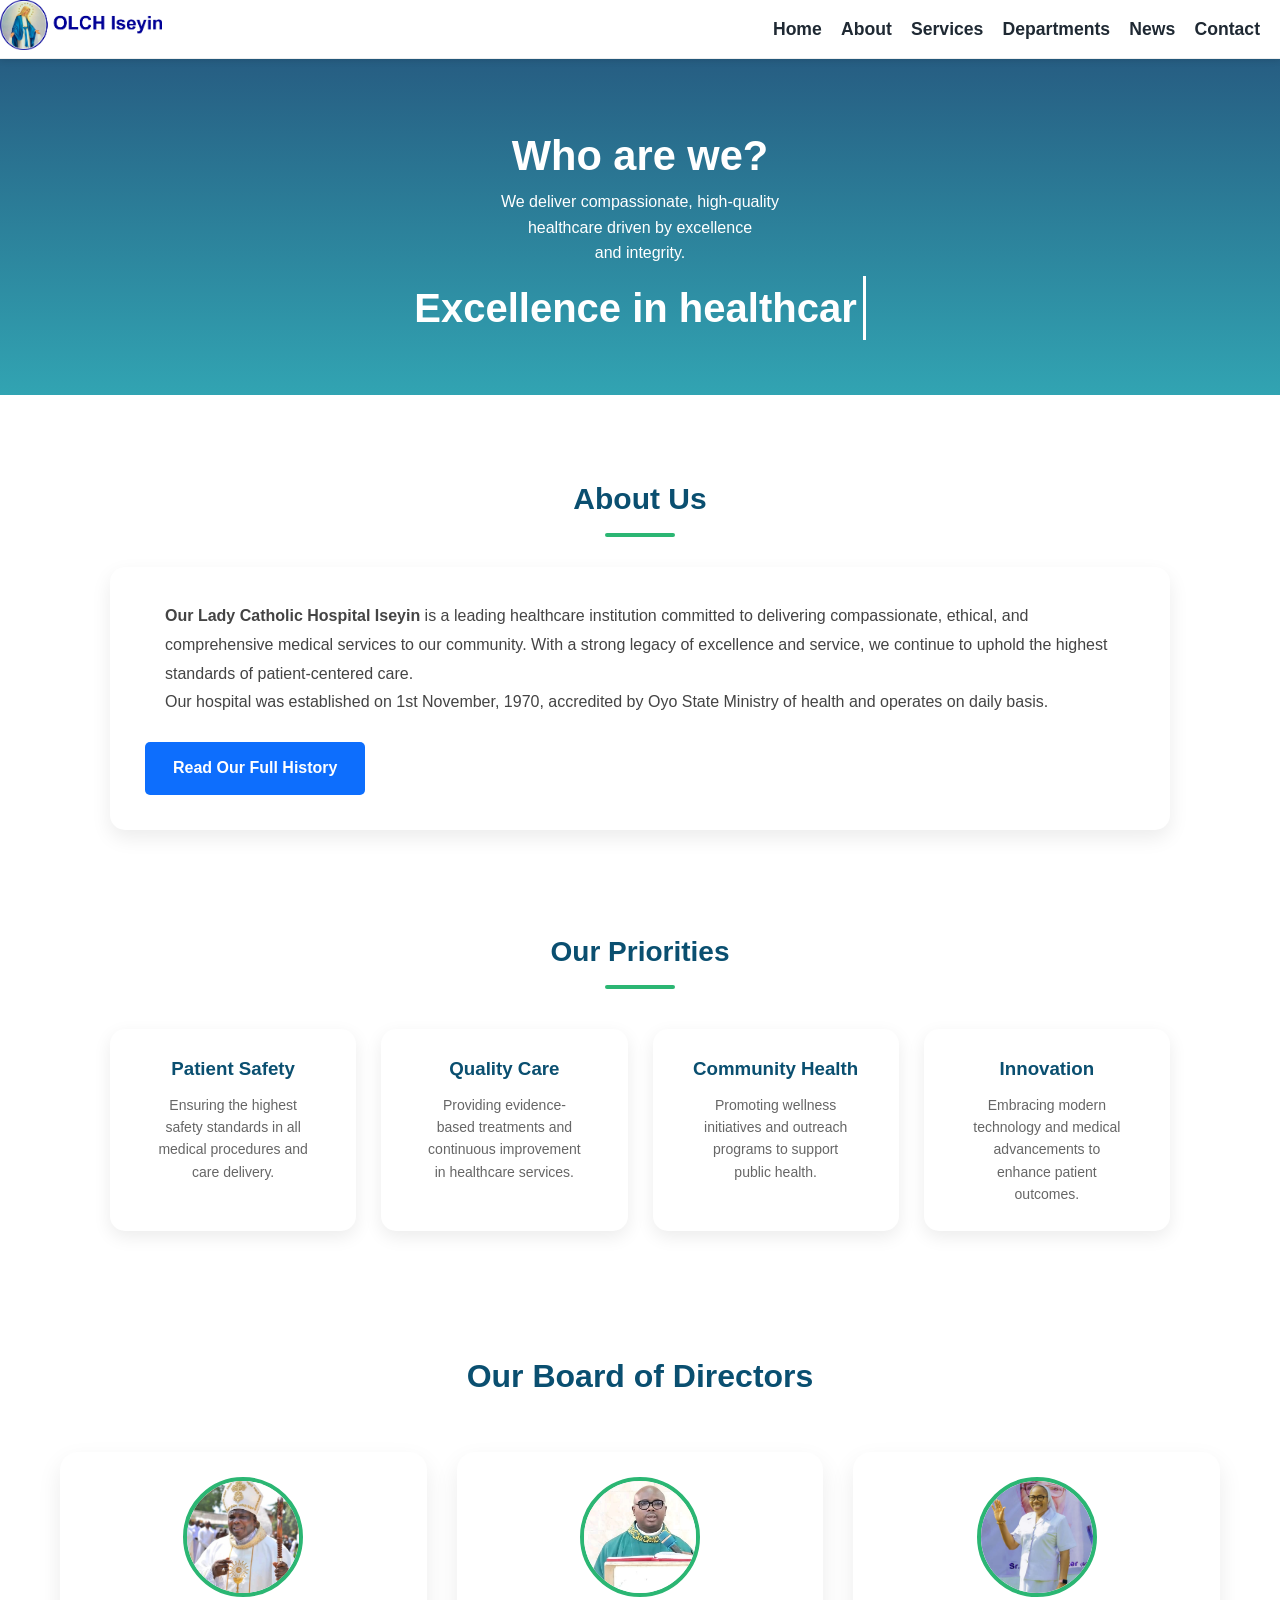
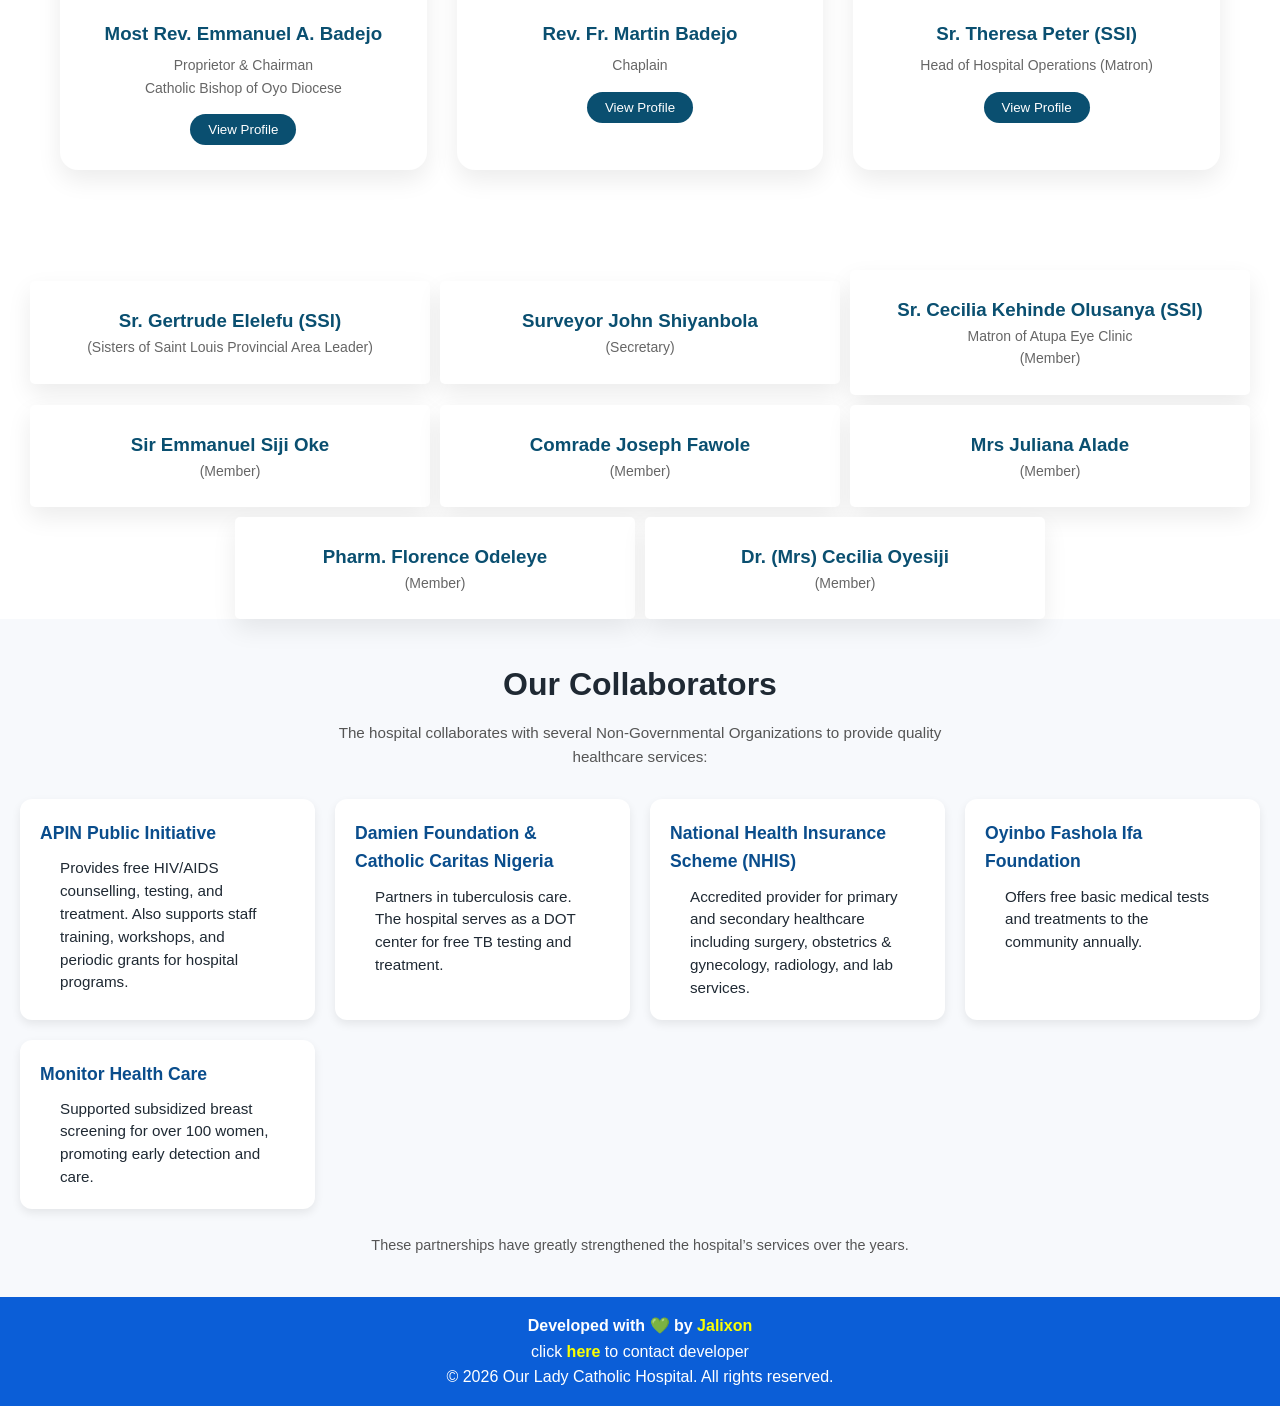
==== commit 955e9973: "update" ====
--- a/pages/about.html
+++ b/pages/about.html
@@ -43,7 +43,7 @@
           <li><a href="./about.html">About</a></li>
           <li><a href="./Service.html">Services</a></li>
           <li><a href="./department.html">Departments</a></li>
-          <li><a href="./news.html">News</a></li>
+          <li><a href="./news-page.html">News</a></li>
           <!-- <li><a href="appointment.html">Appointment</a></li> -->
           <li><a href="./contact.html">Contact</a></li>
         </ul>
--- a/Style/style.css
+++ b/Style/style.css
@@ -152,6 +152,7 @@
     height: auto;
     box-shadow: none;
     right: 0;
+    padding-right: 20px;
   }
 
   .nav__list {
@@ -422,9 +423,9 @@
     height: 80px;
     object-fit: contain;
 
-    opacity: 0;
+    opacity: 1;
     transform: translateY(-10px);
-    animation: fadeSlide 0.8s ease forwards;
+    /* animation: fadeSlide 0.8s ease forwards; */
 }
 
 /* Welcome Text */
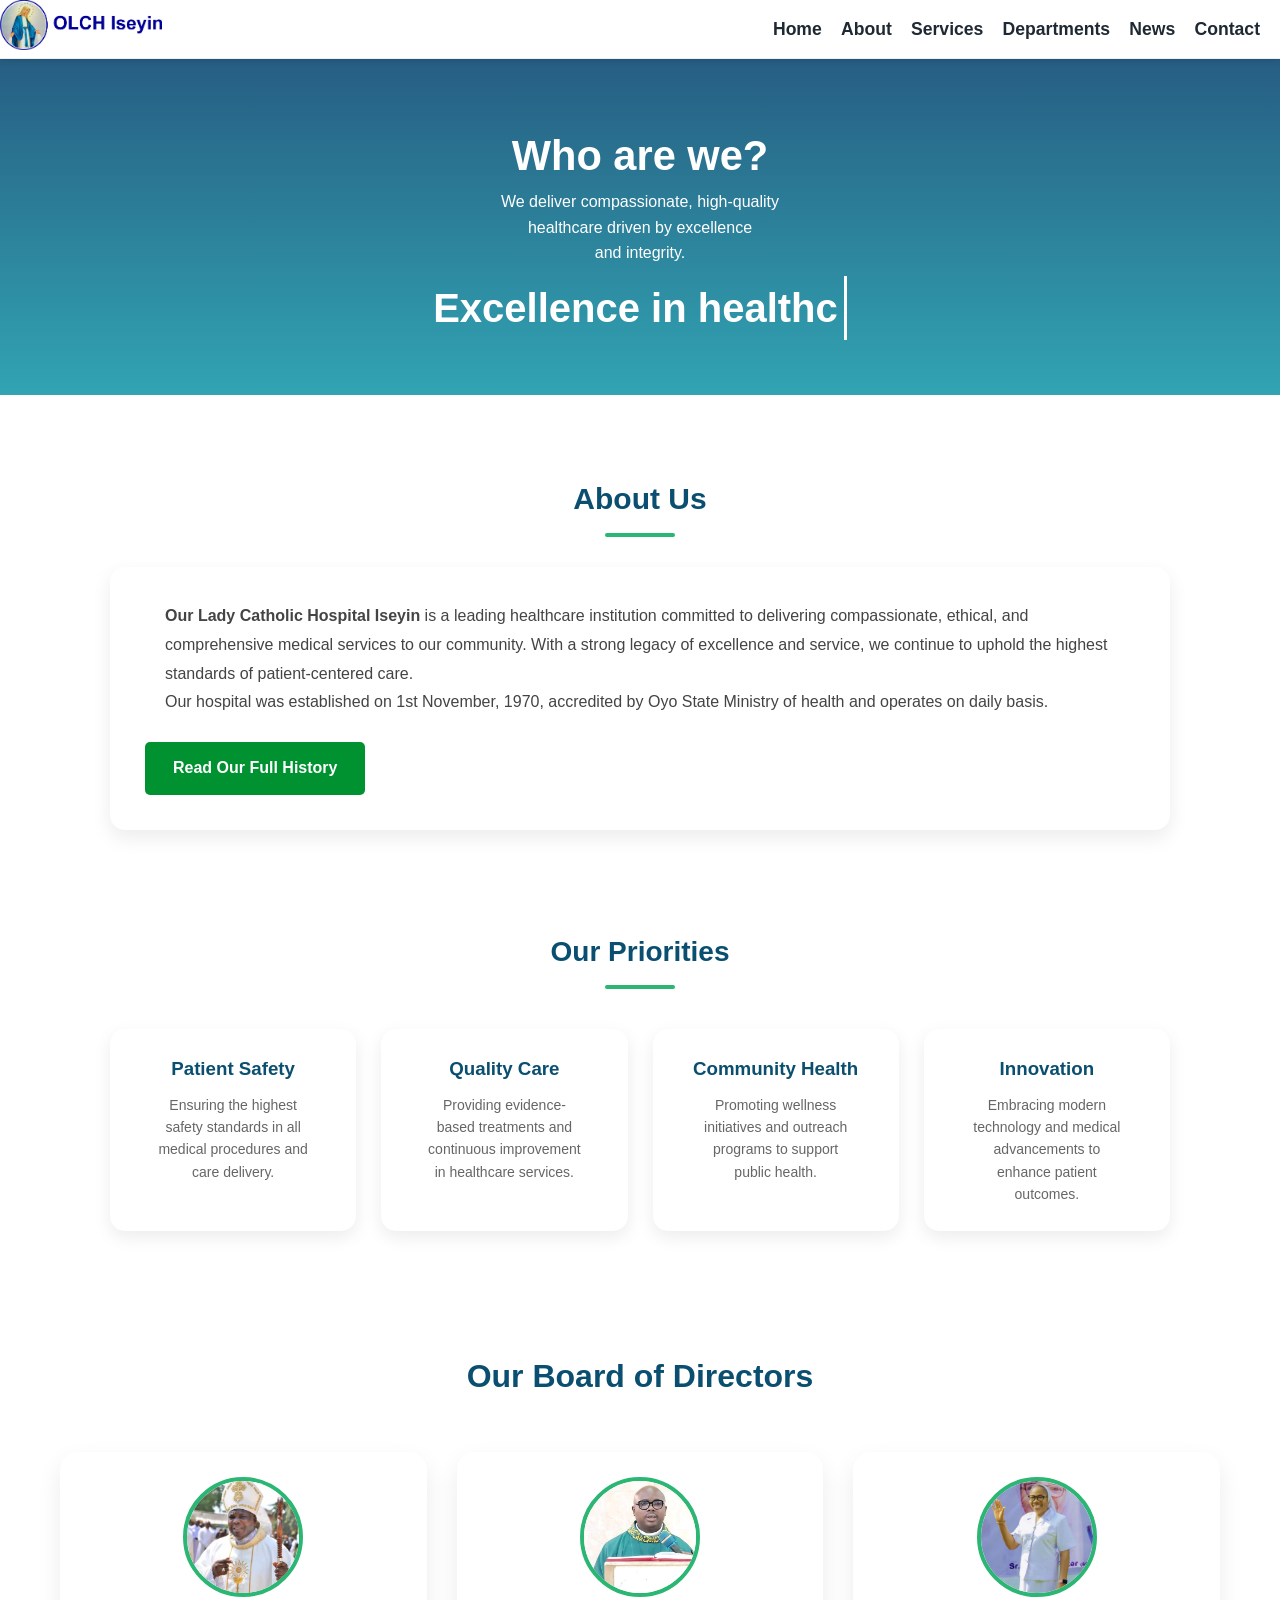
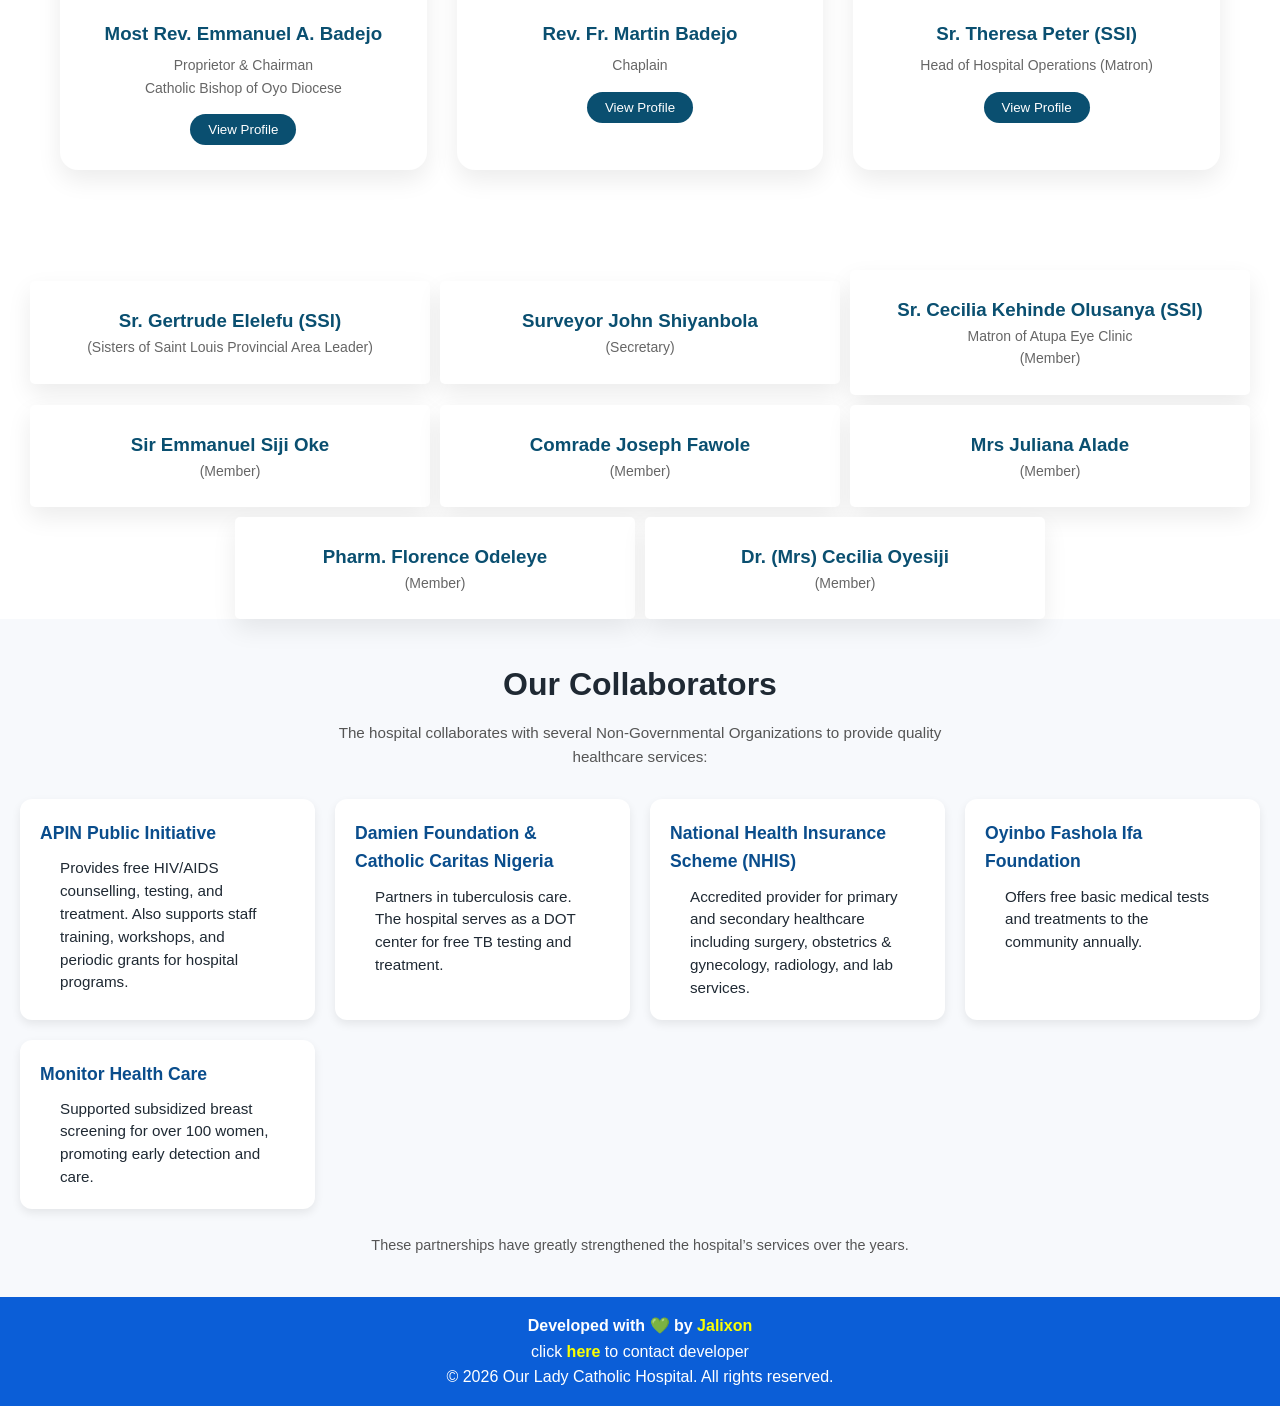
==== commit 5bf58518: "update" ====
--- a/pages/about.html
+++ b/pages/about.html
@@ -12,9 +12,9 @@
   <link rel="stylesheet" href="../Style/style.css">
   <link rel="stylesheet" href="../Style/home-intro.css">
   <link rel="stylesheet" href="../Style/auto-animate.css">
-  <link rel="stylesheet" href="../Style/facilities.css">
-  <link rel="stylesheet" href="../Style/FAQs.css">
-  <link rel="stylesheet" href="../Style/news.css">
+  <!-- <link rel="stylesheet" href="../Style/facilities.css"> -->
+  <!-- <link rel="stylesheet" href="../Style/FAQs.css"> -->
+  <!-- <link rel="stylesheet" href="../Style/news.css"> -->
   <link rel="stylesheet" href="../Style/collaborators.css">
 </head>
 
@@ -308,12 +308,12 @@
   </main>
   <script src="../JS/about.js"></script>
   <script src="../JS/nav.js"></script>
-  <script src="../JS/slider.js"></script>
+  <!-- <script src="../JS/slider.js"></script> -->
   <script src="../JS/auto-type.js"></script>
-  <script src="../JS/home-page-auto-scroll.js"></script>
+  <!-- <script src="../JS/home-page-auto-scroll.js"></script> -->
   <script src="../JS/auto-update-year.js"></script>
-  <script src="../JS/equipment.js"></script>
-  <script src="./JS/news.js"></script>
+  <!-- <script src="../JS/equipment.js"></script> -->
+  <!-- <script src="./JS/news.js"></script> -->
 
 </body>
 
--- a/Style/about.css
+++ b/Style/about.css
@@ -364,7 +364,7 @@
 .history-btn{
     display:inline-block;
     padding:12px 28px;
-    background:#0d6efd;
+    background:#009231;
     color:white;
     text-decoration:none;
     font-weight:600;
@@ -374,7 +374,7 @@
 
 /* Hover Effect */
 .history-btn:hover{
-    background:#084dbf;
+    background:#004e2a;
     transform:translateY(-2px);
 }
 
--- a/Style/news.css
+++ b/Style/news.css
@@ -1,124 +1,516 @@
-/* ================================= */
-/*           NEWS SECTION            */
-/* ================================= */
-
-.news {
-    padding: 80px 0;
-    background: #f4f9fc;
-}
-
-.news-header {
-    text-align: center;
-    margin-bottom: 40px;
-}
-
-.news-header h2 {
-    font-size: 34px;
-    color: #0b5ed7;
-    margin-bottom: 10px;
-}
-
-.news-header p {
-    color: #555;
-}
-
-/* Filter Buttons */
-
-.news-filters {
-    text-align: center;
-    margin-bottom: 40px;
-}
-
-.filter-btn {
-    background: white;
-    border: 1px solid #0b5ed7;
-    color: #0b5ed7;
-    padding: 8px 18px;
-    margin: 5px;
-    border-radius: 30px;
-    cursor: pointer;
-    transition: 0.3s;
-}
-
-.filter-btn.active,
-.filter-btn:hover {
-    background: #0b5ed7;
-    color: white;
-}
-
-/* News Grid */
-
-.news-grid {
-    display: grid;
-    grid-template-columns: repeat(auto-fit, minmax(300px, 1fr));
-    gap: 25px;
-}
-
-/* News Card */
-
-.news-card {
-    background: white;
-    border-radius: 12px;
-    overflow: hidden;
-    box-shadow: 0 6px 20px rgba(0,0,0,0.05);
-    transition: 0.3s;
-}
-
-.news-card img {
-    width: 100%;
-    height: 200px;
-    object-fit: cover;
-}
-
-.news-content {
-    padding: 20px;
-}
-
-.news-content h3 {
-    color: #0b5ed7;
-    margin-bottom: 10px;
-}
-
-.news-excerpt {
-    font-size: 14px;
-    color: #666;
-}
-
-/* Full Article Hidden Initially */
-
-.news-full {
-    display: none;
-    margin-top: 15px;
-    font-size: 14px;
-    color: #444;
-}
-
-/* Buttons */
-
-.read-btn,
-.close-btn {
-    margin-top: 15px;
-    background: #0b5ed7;
-    color: white;
-    border: none;
-    padding: 8px 15px;
-    border-radius: 5px;
-    cursor: pointer;
-}
-
-.close-btn {
-    background: #dc3545;
-}
-
-.view-more {
-    text-align: center;
-    margin-top: 50px;
-}
-
-.view-2 {
-    background: #0b5ed7;
-    color: white;
-    padding: 12px 25px;
-    border-radius: 10px;
-    text-decoration: none;
-}+ :root {
+      --primary: #1E88E5;
+      --primary-dark: #1565C0;
+      --accent: #2E7D32;
+      --danger: #D32F2F;
+      --warning: #F9A825;
+      --bg: #f6f9fc;
+      --card: #ffffff;
+      --text: #1f2937;
+      --muted: #64748b;
+      --border: #e5e7eb;
+      --shadow: 0 10px 30px rgba(0,0,0,0.06);
+      --radius: 20px;
+      --radius-sm: 14px;
+      --transition: all 0.25s ease;
+      --max-width: 1280px;
+    }
+
+    * {
+      margin: 0;
+      padding: 0;
+      box-sizing: border-box;
+    }
+
+    html {
+      scroll-behavior: smooth;
+    }
+
+    body {
+      font-family: Arial, Helvetica, sans-serif;
+      background: var(--bg);
+      color: var(--text);
+      line-height: 1.6;
+    }
+
+    img, svg {
+      display: block;
+      max-width: 100%;
+    }
+
+    a {
+      text-decoration: none;
+      color: inherit;
+    }
+
+    button, input {
+      font: inherit;
+    }
+
+    .news-container {
+      width: min(92%, var(--max-width));
+      margin: auto;
+    }
+
+    /* =========================
+       HERO
+    ========================= */
+    .hero {
+      background: linear-gradient(135deg, #0f4c81, #1E88E5);
+      color: white;
+      padding: 80px 0 60px;
+      position: relative;
+      overflow: hidden;
+    }
+
+    .hero::before,
+    .hero::after {
+      content: "";
+      position: absolute;
+      border-radius: 50%;
+      background: rgba(255,255,255,0.08);
+      z-index: 0;
+    }
+
+    .hero::before {
+      width: 260px;
+      height: 260px;
+      top: -60px;
+      right: -50px;
+    }
+
+    .hero::after {
+      width: 180px;
+      height: 180px;
+      bottom: -50px;
+      left: -40px;
+    }
+
+    .hero-content {
+      position: relative;
+      z-index: 1;
+      display: grid;
+      grid-template-columns: 1.3fr 1fr;
+      gap: 40px;
+      align-items: center;
+    }
+
+    .hero-text h1 {
+      font-size: clamp(2rem, 4vw, 3.2rem);
+      line-height: 1.15;
+      margin-bottom: 16px;
+    }
+
+    .hero-text p {
+      font-size: 1.05rem;
+      color: rgba(255,255,255,0.92);
+      max-width: 650px;
+      margin-bottom: 24px;
+    }
+
+    .hero-badges {
+      display: flex;
+      flex-wrap: wrap;
+      gap: 12px;
+    }
+
+    .hero-badge {
+      background: rgba(255,255,255,0.14);
+      border: 1px solid rgba(255,255,255,0.18);
+      padding: 10px 14px;
+      border-radius: 999px;
+      font-size: 0.92rem;
+      backdrop-filter: blur(8px);
+    }
+
+    .hero-card {
+      background: rgba(255,255,255,0.12);
+      border: 1px solid rgba(255,255,255,0.18);
+      border-radius: 28px;
+      padding: 24px;
+      backdrop-filter: blur(10px);
+      box-shadow: 0 16px 40px rgba(0,0,0,0.12);
+    }
+
+    .hero-card h3 {
+      font-size: 1.15rem;
+      margin-bottom: 10px;
+    }
+
+    .hero-card p {
+      color: rgba(255,255,255,0.9);
+      margin-bottom: 16px;
+      font-size: 0.98rem;
+    }
+
+    .hero-stat-grid {
+      display: grid;
+      grid-template-columns: repeat(2, 1fr);
+      gap: 14px;
+    }
+
+    .hero-stat {
+      background: rgba(255,255,255,0.12);
+      padding: 16px;
+      border-radius: 18px;
+    }
+
+    .hero-stat strong {
+      display: block;
+      font-size: 1.5rem;
+      margin-bottom: 4px;
+    }
+
+    .hero-stat span {
+      font-size: 0.9rem;
+      color: rgba(255,255,255,0.85);
+    }
+
+    /* =========================
+       TOOLBAR
+    ========================= */
+    .toolbar {
+      margin-top: -28px;
+      position: relative;
+      z-index: 3;
+    }
+
+    .toolbar-box {
+      background: var(--card);
+      border-radius: 24px;
+      padding: 22px;
+      box-shadow: var(--shadow);
+      display: grid;
+      gap: 18px;
+    }
+
+    .search-row {
+      display: grid;
+      grid-template-columns: 1fr auto;
+      gap: 14px;
+      align-items: center;
+    }
+
+    .search-input-wrap {
+      position: relative;
+    }
+
+    .search-input {
+      width: 100%;
+      padding: 15px 18px 15px 48px;
+      border-radius: 16px;
+      border: 1px solid var(--border);
+      outline: none;
+      background: #fbfdff;
+      transition: var(--transition);
+      font-size: 1rem;
+    }
+
+    .search-input:focus {
+      border-color: var(--primary);
+      box-shadow: 0 0 0 4px rgba(30,136,229,0.12);
+    }
+
+    .search-icon {
+      position: absolute;
+      left: 16px;
+      top: 50%;
+      transform: translateY(-50%);
+      color: var(--muted);
+      font-size: 1rem;
+    }
+
+    .result-count {
+      color: var(--muted);
+      font-size: 0.95rem;
+      white-space: nowrap;
+    }
+
+    .filters {
+      display: flex;
+      flex-wrap: wrap;
+      gap: 12px;
+    }
+
+    .filter-btn {
+      border: none;
+      background: #eef5fb;
+      color: #35506b;
+      padding: 11px 16px;
+      border-radius: 999px;
+      cursor: pointer;
+      transition: var(--transition);
+      font-weight: 600;
+      font-size: 0.92rem;
+    }
+
+    .filter-btn:hover {
+      background: #dceeff;
+    }
+
+    .filter-btn.active {
+      background: var(--primary);
+      color: white;
+      box-shadow: 0 8px 18px rgba(30,136,229,0.24);
+    }
+
+    /* =========================
+       NEWS SECTION
+    ========================= */
+    .section {
+      padding: 50px 0 80px;
+    }
+
+    .section-header {
+      display: flex;
+      justify-content: space-between;
+      align-items: flex-end;
+      gap: 20px;
+      margin-bottom: 26px;
+    }
+
+    .section-header h2 {
+      font-size: clamp(1.5rem, 3vw, 2rem);
+      margin-bottom: 6px;
+    }
+
+    .section-header p {
+      color: var(--muted);
+      max-width: 700px;
+    }
+
+    .news-grid {
+      display: grid;
+      grid-template-columns: repeat(3, 1fr);
+      gap: 24px;
+    }
+
+    .news-card {
+      background: var(--card);
+      border-radius: var(--radius);
+      box-shadow: var(--shadow);
+      overflow: hidden;
+      display: flex;
+      flex-direction: column;
+      transition: var(--transition);
+      border: 1px solid rgba(0,0,0,0.03);
+    }
+
+    .news-card:hover {
+      transform: translateY(-6px);
+      box-shadow: 0 18px 40px rgba(0,0,0,0.09);
+    }
+
+    .news-card-top {
+      padding: 22px 22px 16px;
+      background: linear-gradient(180deg, #f8fbff 0%, #ffffff 100%);
+      border-bottom: 1px solid #f0f4f8;
+    }
+
+    .news-meta {
+      display: flex;
+      flex-wrap: wrap;
+      justify-content: space-between;
+      gap: 10px;
+      margin-bottom: 16px;
+      align-items: center;
+    }
+
+    .news-tag {
+      display: inline-flex;
+      align-items: center;
+      gap: 8px;
+      background: #e9f4ff;
+      color: var(--primary-dark);
+      padding: 8px 12px;
+      border-radius: 999px;
+      font-size: 0.85rem;
+      font-weight: 700;
+    }
+
+    .news-date {
+      color: var(--muted);
+      font-size: 0.9rem;
+    }
+
+    .news-icon-wrap {
+      width: 82px;
+      height: 82px;
+      border-radius: 22px;
+      display: flex;
+      align-items: center;
+      justify-content: center;
+      background: #ffffff;
+      box-shadow: 0 10px 24px rgba(0,0,0,0.05);
+      margin-bottom: 16px;
+    }
+
+    .news-card h3 {
+      font-size: 1.2rem;
+      margin-bottom: 12px;
+      line-height: 1.35;
+    }
+
+    .news-card-body {
+      padding: 20px 22px 22px;
+      display: flex;
+      flex-direction: column;
+      flex: 1;
+    }
+
+    .news-summary {
+      color: var(--muted);
+      margin-bottom: 18px;
+      font-size: 0.98rem;
+    }
+
+    .news-summary.expanded {
+      color: #465569;
+    }
+
+    .news-footer {
+      margin-top: auto;
+      display: flex;
+      flex-wrap: wrap;
+      gap: 10px;
+      justify-content: space-between;
+      align-items: center;
+      padding-top: 8px;
+    }
+
+    .btn {
+      border: none;
+      cursor: pointer;
+      transition: var(--transition);
+      border-radius: 14px;
+      font-weight: 700;
+      display: inline-flex;
+      align-items: center;
+      justify-content: center;
+      gap: 8px;
+    }
+
+    .btn-primary {
+      background: var(--primary);
+      color: white;
+      padding: 12px 16px;
+    }
+
+    .btn-primary:hover {
+      background: var(--primary-dark);
+    }
+
+    .btn-secondary {
+      background: #eef5fb;
+      color: #35506b;
+      padding: 12px 16px;
+    }
+
+    .btn-secondary:hover {
+      background: #dceeff;
+    }
+
+    .load-more-wrap {
+      text-align: center;
+      margin-top: 36px;
+    }
+
+    .load-more-btn {
+      padding: 14px 24px;
+      font-size: 1rem;
+      background: #00ad3a;
+      color: white;
+      border: none;
+      border-radius: 16px;
+      cursor: pointer;
+      box-shadow: 0 12px 24px rgba(15,76,129,0.18);
+      transition: var(--transition);
+    }
+
+    .load-more-btn:hover {
+      transform: translateY(-2px);
+      background: #005c29;
+    }
+
+    .empty-state {
+      display: none;
+      text-align: center;
+      padding: 50px 20px;
+      background: white;
+      border-radius: 24px;
+      box-shadow: var(--shadow);
+      margin-top: 24px;
+    }
+
+    .empty-state h3 {
+      margin-bottom: 10px;
+      font-size: 1.4rem;
+    }
+
+    .empty-state p {
+      color: var(--muted);
+    }
+
+    /* =========================
+       RESPONSIVE
+    ========================= */
+    @media (max-width: 1100px) {
+      .news-grid {
+        grid-template-columns: repeat(2, 1fr);
+      }
+
+      .hero-content {
+        grid-template-columns: 1fr;
+      }
+    }
+
+    @media (max-width: 760px) {
+      .search-row {
+        grid-template-columns: 1fr;
+      }
+
+      .section-header {
+        flex-direction: column;
+        align-items: flex-start;
+      }
+
+      .news-grid {
+        grid-template-columns: 1fr;
+      }
+
+      .hero {
+        padding: 64px 0 54px;
+      }
+
+      .toolbar-box {
+        padding: 18px;
+      }
+
+      .hero-stat-grid {
+        grid-template-columns: 1fr 1fr;
+      }
+    }
+
+    @media (max-width: 480px) {
+      .hero-badges,
+      .filters {
+        gap: 10px;
+      }
+
+      .filter-btn,
+      .hero-badge {
+        width: 100%;
+        justify-content: center;
+        text-align: center;
+      }
+
+      .hero-stat-grid {
+        grid-template-columns: 1fr;
+      }
+
+      .news-card-top,
+      .news-card-body {
+        padding-left: 18px;
+        padding-right: 18px;
+      }
+    }
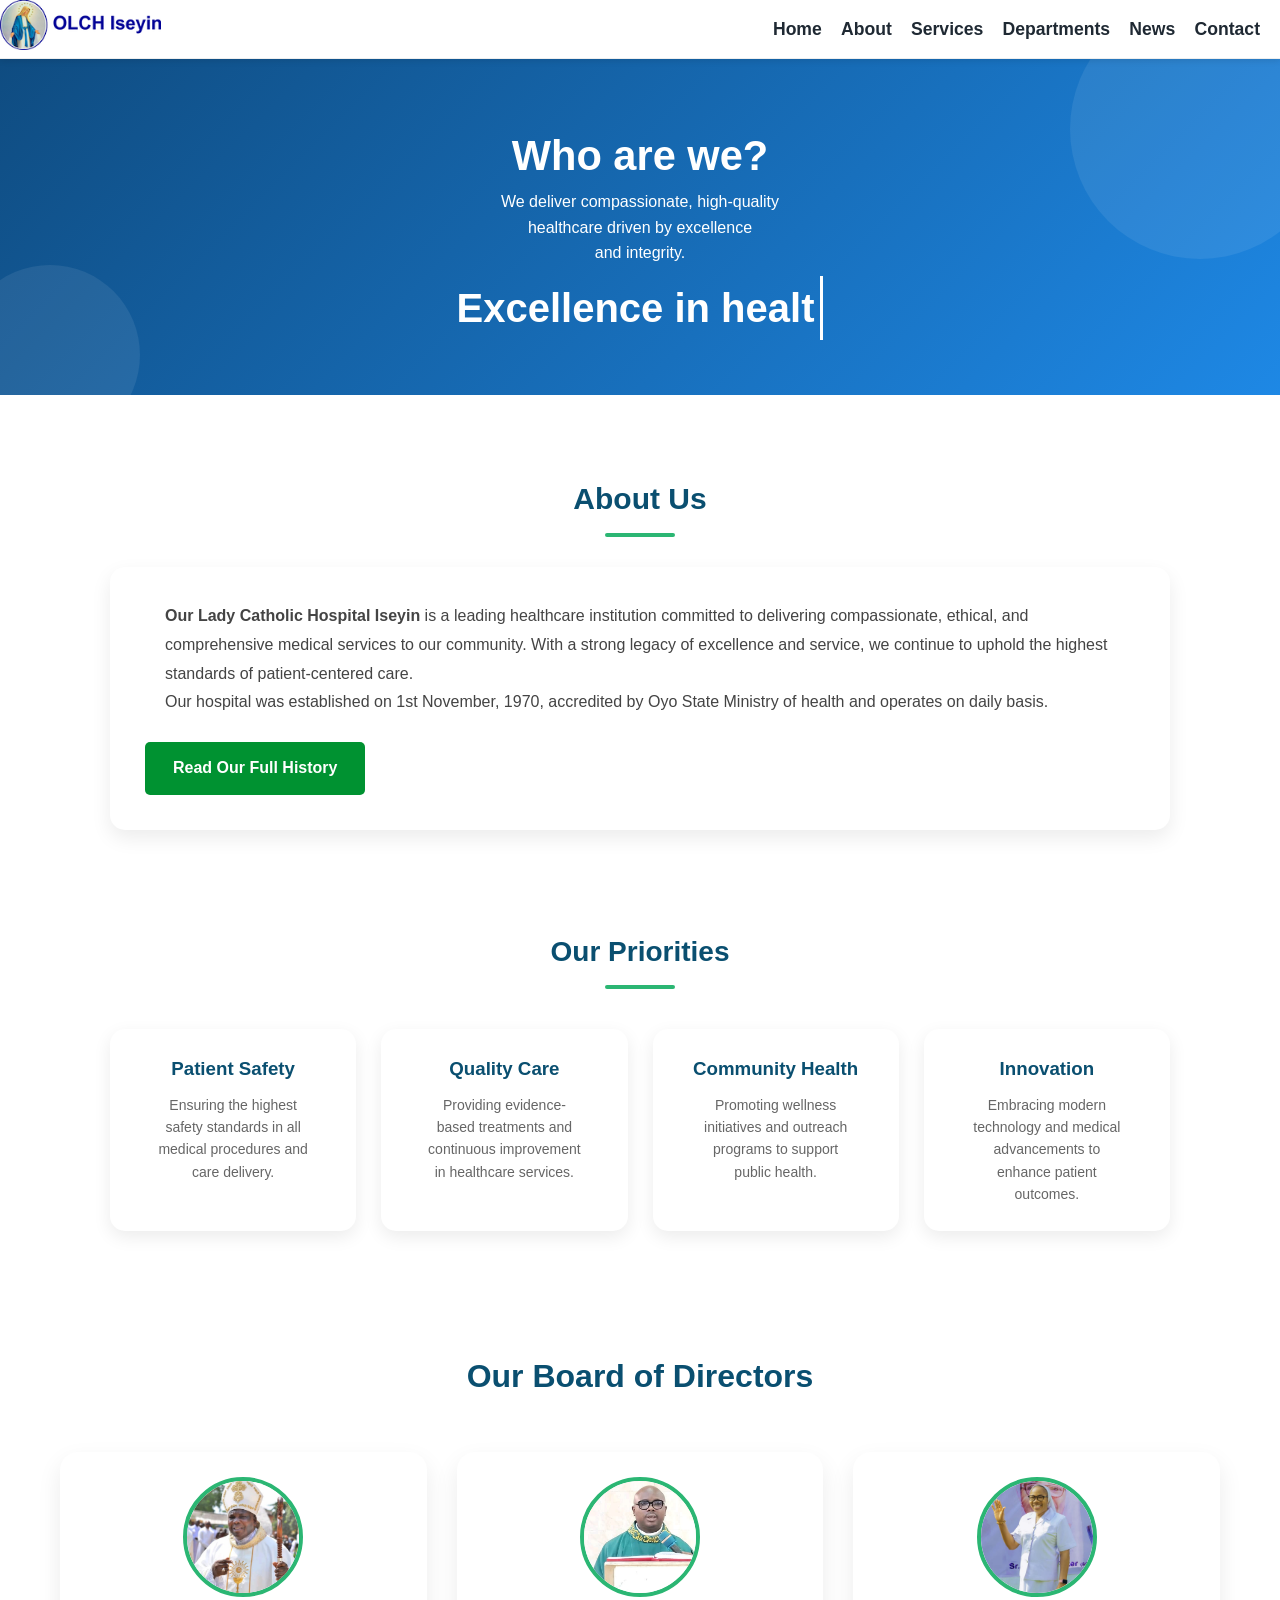
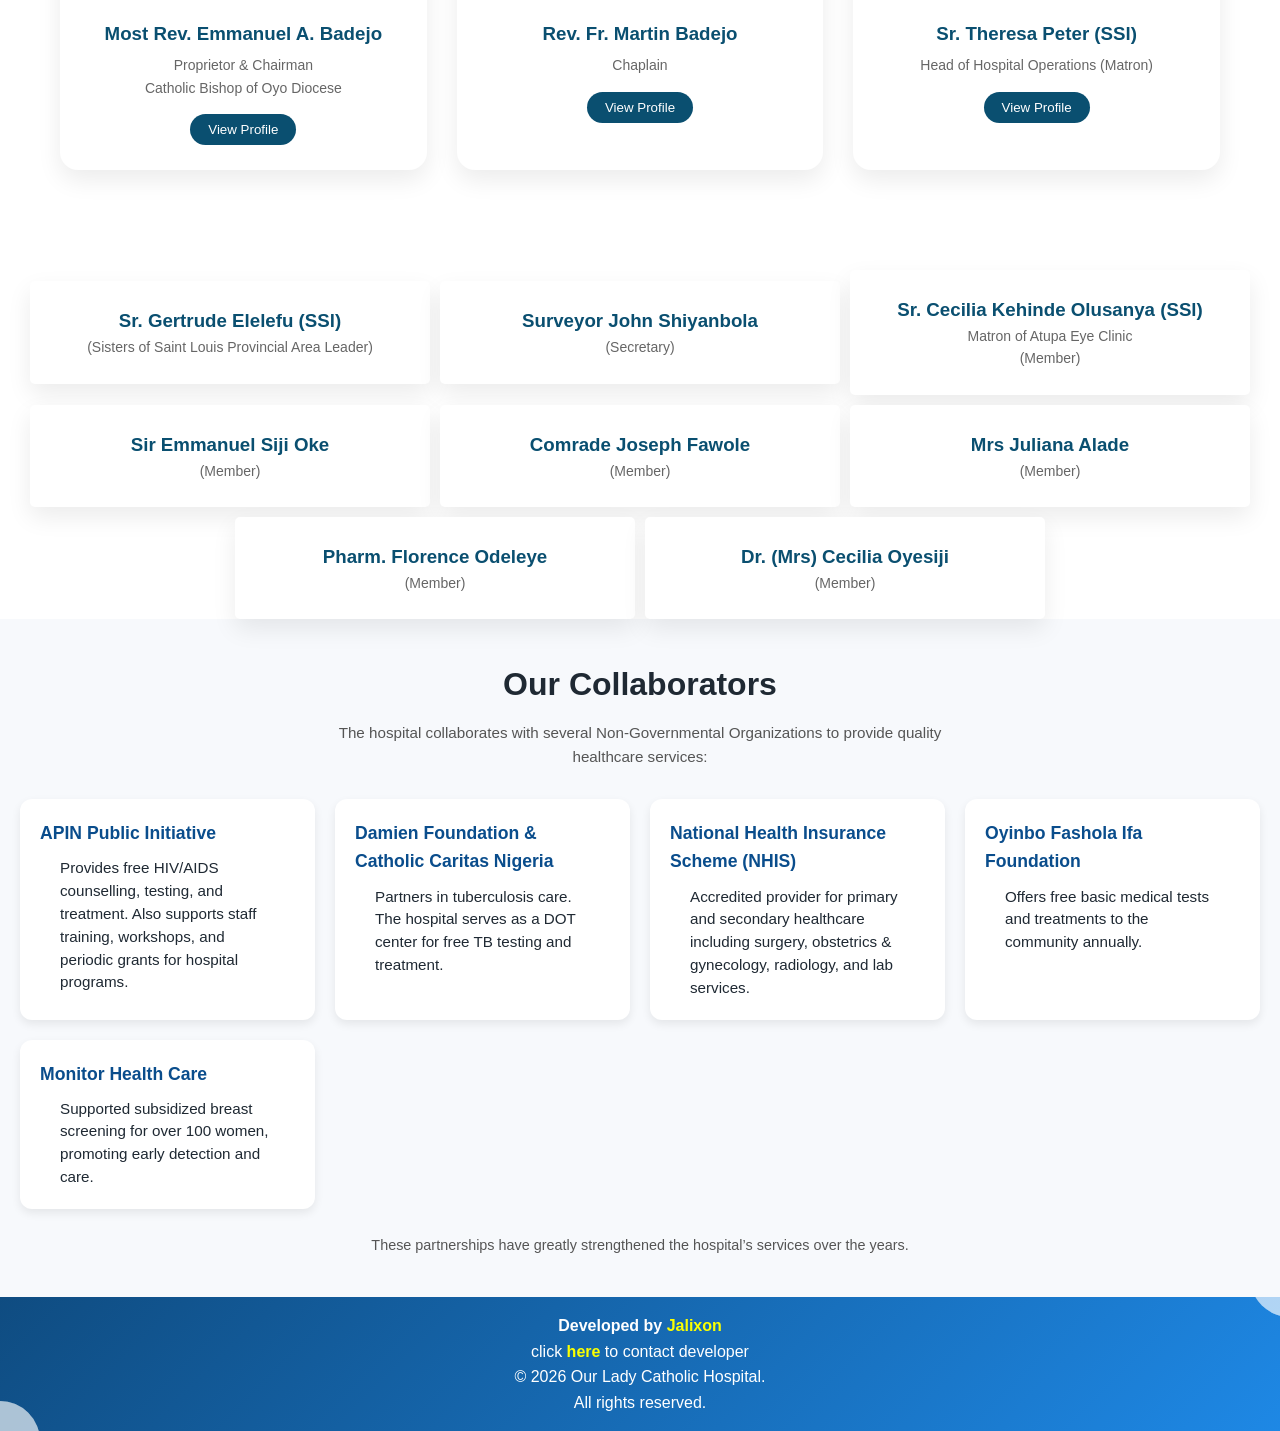
==== commit 3f920aad: "update" ====
--- a/pages/about.html
+++ b/pages/about.html
@@ -290,21 +290,38 @@
   </p>
 </section>
 
-    <!-- Footer -->
+  <!-- Footer -->
     <footer class="footer fade-section">
-
-
       <div class="container">
-        <p> <strong>Developed with 💚 by </strong> <a class="developer" target="_blank"
-            href="https://jalix-webtech.github.io/Portfolio/">Jalixon</a> </p>
-        <p>click <a class="developer" target="_blank" href="https://jalix-webtech.github.io/Portfolio/">here</a> to
-          contact developer</p>
+        <p>
+          <strong>Developed by </strong>
+          <a
+            target="_blank"
+            class="developer"
+            href="https://jalix-webtech.github.io/Portfolio/"
+            >Jalixon</a
+          >
+        </p>
+        <p>
+          click
+          <a
+            class="developer"
+            target="_blank"
+            href="https://jalix-webtech.github.io/Portfolio/"
+            >here</a
+          >
+          to contact developer
+        </p>
       </div>
 
       <div class="container">
-        <p>© <span id="current-year"></span> Our Lady Catholic Hospital. All rights reserved.</p>
+        <p>
+          © <span id="current-year"></span> Our Lady Catholic Hospital. <br> All
+          rights reserved.
+        </p>
       </div>
     </footer>
+
   </main>
   <script src="../JS/about.js"></script>
   <script src="../JS/nav.js"></script>
--- a/Style/style.css
+++ b/Style/style.css
@@ -164,17 +164,87 @@
   .nav-overlay {
     display: none;
   }
-}
-
-/* ==================================================
-   HERO SECTION
-================================================== */
+  
+}
+
+@media (max-width: 767px){
+  .clinicDays{
+  left: 7%;
+  /* position: absolute; */
+  color: var(--danger);
+}
+
+}
+
 .hero {
-  background: linear-gradient(rgba(15,76,117,0.9), rgba(27,154,170,0.9));
-  color: #fff;
-  padding: 4rem 1rem;
+      background: linear-gradient(135deg, #0f4c81, #1E88E5);
+      color: white;
+         padding: 4rem 1rem;
+      text-align: center;
+      position: relative;
+      overflow: hidden;
+    }
+
+    .hero::before,
+    .hero::after {
+      content: "";
+      position: absolute;
+      border-radius: 50%;
+      background: rgba(255,255,255,0.08);
+      z-index: 0;
+    }
+
+    .hero::before {
+      width: 260px;
+      height: 260px;
+      top: -60px;
+      right: -50px;
+    }
+
+    .hero::after {
+      width: 180px;
+      height: 180px;
+      bottom: -50px;
+      left: -40px;
+    }
+
+.homeServiceIntro{
+  /* bottom: 40px; */
+  /* position: absolute; */
   text-align: center;
-}
+  width: 100%;
+  margin-top: 20px;
+}
+.introFlex{
+  width: 100%;
+  display: block;
+  justify-content: center;
+  align-items: center;
+  align-content:center ;
+  
+}
+.clinicalDaysIntro{
+  margin-top: 10px;
+  /* bottom: 0px; */
+  /* position: absolute; */
+  /* display: flex; */
+  text-align: center;
+  width: 100%;
+}    
+.always{
+  color: yellow;
+
+}
+
+
+.clinicDays{
+  text-decoration: none;
+  font-size: 16px;
+  font-weight: bold;
+  color: #fbff00;
+  padding: 5px;
+}
+
 
 .hero h2 {
   font-size: clamp(1.8rem, 4vw, 2.6rem);
@@ -323,18 +393,52 @@
   background: var(--danger);
   color: #fff;
   text-align: center;
-  padding: 3rem 1rem;
+  padding: 3rem 3rem;
 }
 
 /* ==================================================
    FOOTER
 ================================================== */
-.footer {
+/* .footer {
   background: var(--primary);
   color: white;
   text-align: center;
   padding: 1rem;
-}
+} */
+
+  
+    .footer {
+      background: linear-gradient(135deg, #0f4c81, #1E88E5);
+      color: white;
+      padding: 1rem;
+      position: relative;
+      text-align: center;
+      overflow: hidden;
+    }
+
+    .footer ::before,
+    .footer ::after {
+      content: "";
+      position: absolute;
+      border-radius: 50%;
+      background: rgba(255, 248, 248, 0.11);
+      z-index: 0;
+    }
+
+    .footer ::before {
+      width: 80px;
+      height: 80px;
+      top: -60px;
+      right: -50px;
+    }
+
+    .footer ::after {
+      width: 80px;
+      height: 80px;
+      bottom: -50px;
+      left: -40px;
+    }
+
 
 
 
@@ -495,4 +599,8 @@
     transform: translateY(10px);
     animation: fadeSlide 0.8s ease forwards;
     animation-delay: 0.3s;
+}
+
+#emer-target{
+  height: 20px;
 }
--- a/Style/home-intro.css
+++ b/Style/home-intro.css
@@ -15,7 +15,7 @@
     }
 }
 .box{
-    width: 340px;
+    width: 380px;
     box-shadow: 0 4px 8px #555;
     border-radius: 4px;
     font-family:'Franklin Gothic Medium', 'Arial Narrow', Arial, sans-serif; 
@@ -23,7 +23,7 @@
 }
 
 .box img{
-    width: 340px;
+    width: 380px;
     height: 300px;
 }
 .box h3, p{
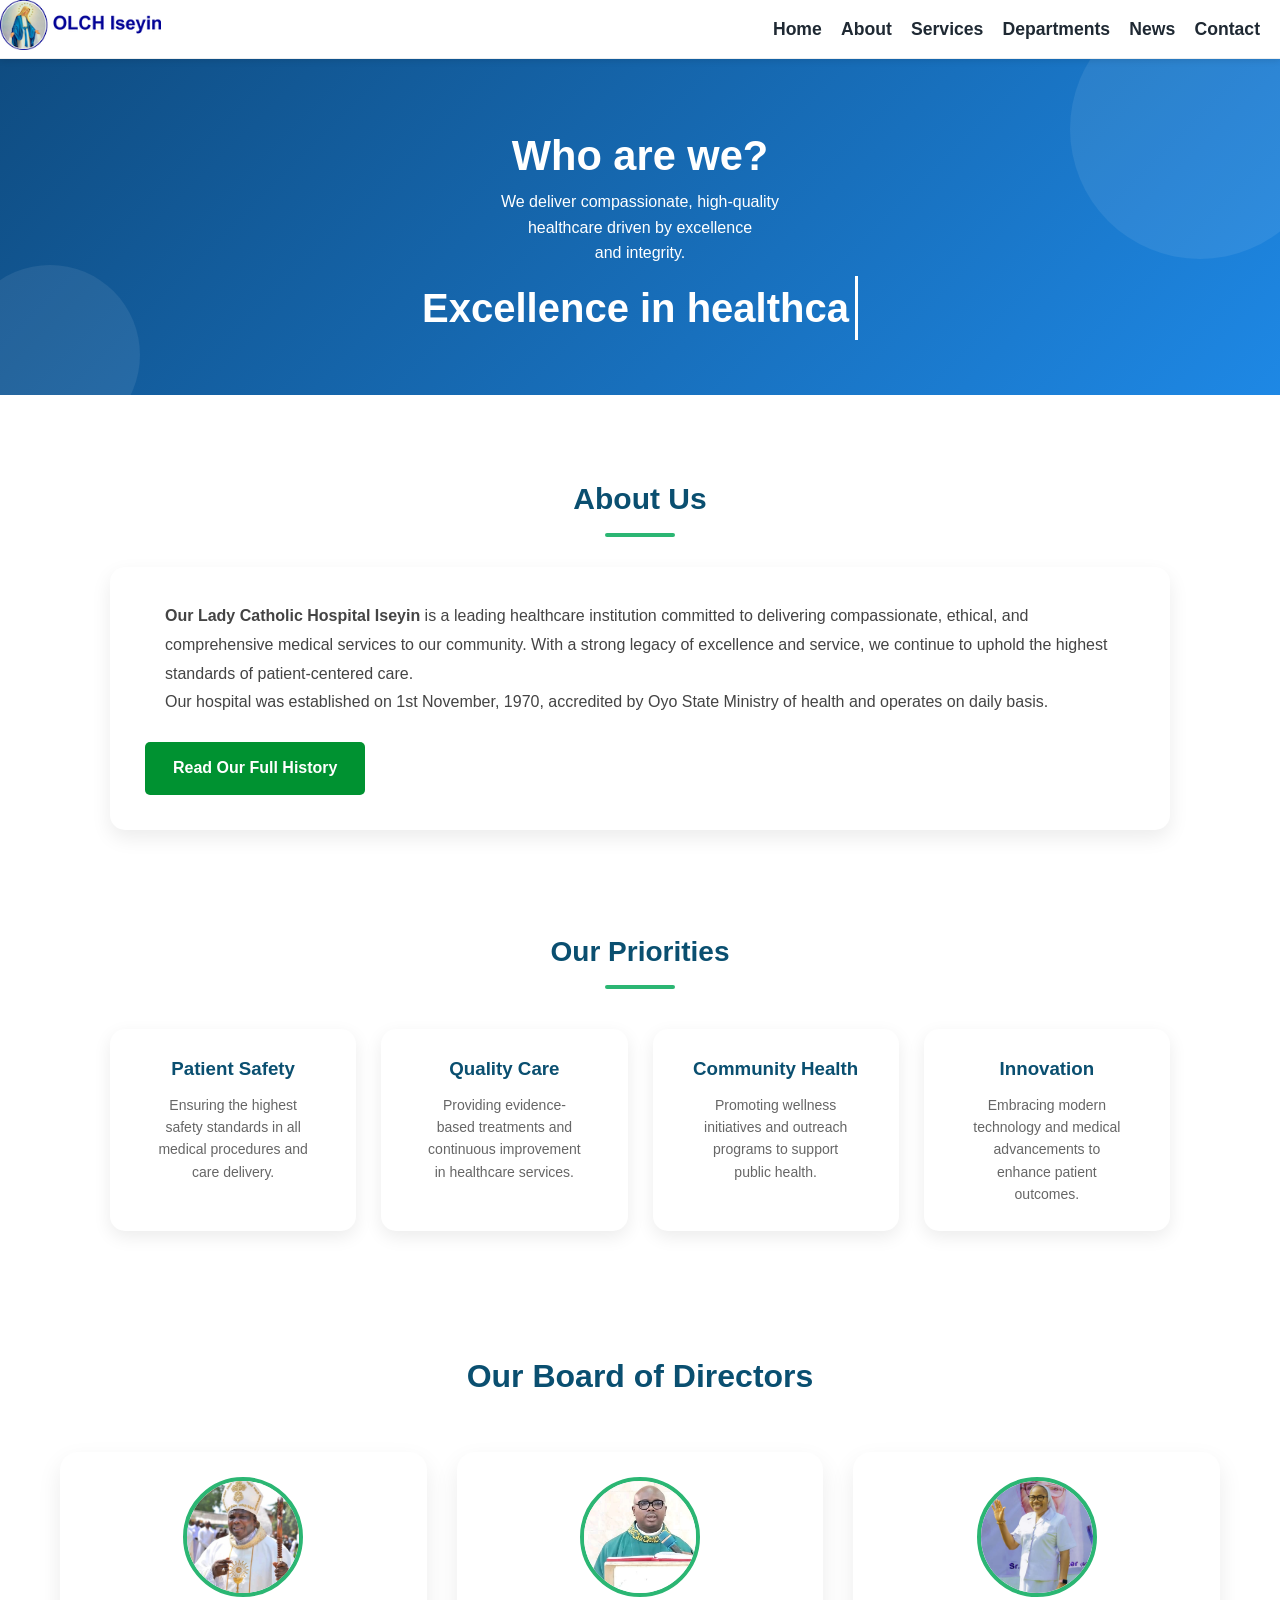
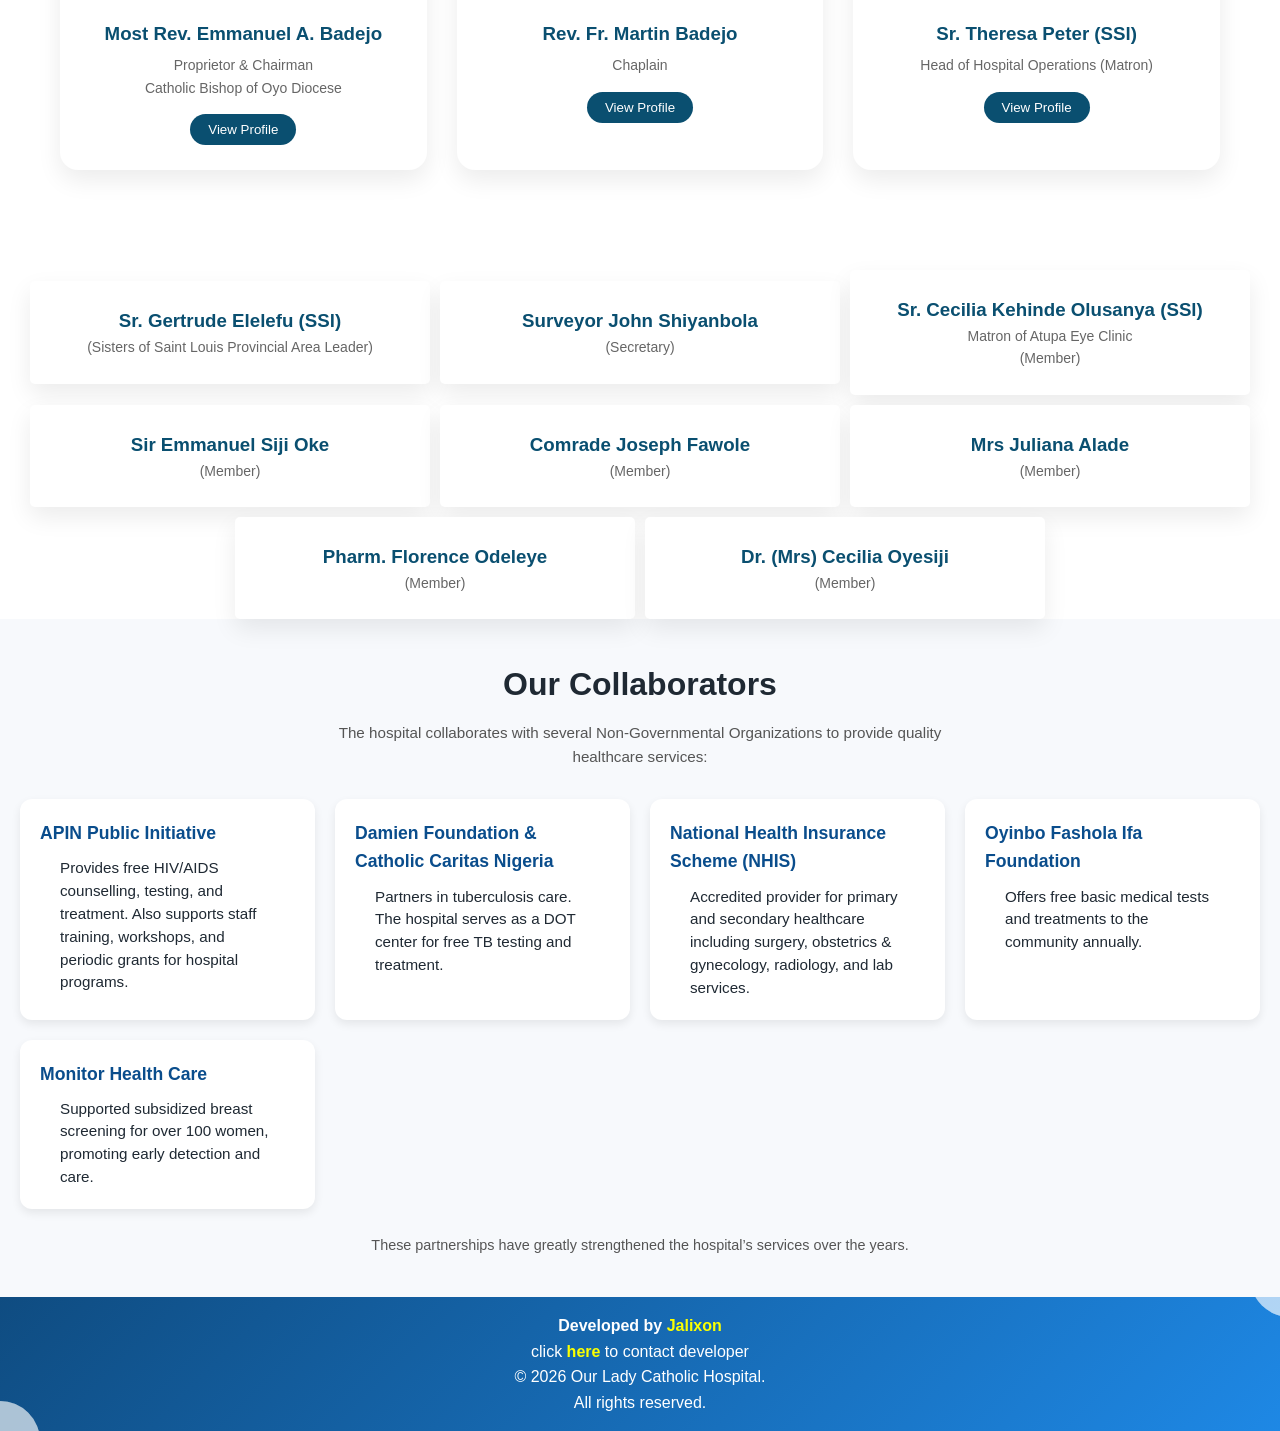
==== commit 8e4af513: "update" ====
--- a/pages/about.html
+++ b/pages/about.html
@@ -298,7 +298,7 @@
           <a
             target="_blank"
             class="developer"
-            href="https://jalix-webtech.github.io/Portfolio/"
+            href="https://jalixon.vercel.app/"
             >Jalixon</a
           >
         </p>
@@ -307,7 +307,7 @@
           <a
             class="developer"
             target="_blank"
-            href="https://jalix-webtech.github.io/Portfolio/"
+            href="https://jalixon.vercel.app/"
             >here</a
           >
           to contact developer
--- a/Style/style.css
+++ b/Style/style.css
@@ -225,6 +225,7 @@
 }
 .clinicalDaysIntro{
   margin-top: 10px;
+  margin-bottom: 10px;
   /* bottom: 0px; */
   /* position: absolute; */
   /* display: flex; */
@@ -241,8 +242,20 @@
   text-decoration: none;
   font-size: 16px;
   font-weight: bold;
-  color: #fbff00;
-  padding: 5px;
+  color: #000000;
+  padding: 7px;
+  background-color: #fbff00;
+  border-radius: 15px;
+}
+
+.eyeClinicBtn{
+  text-decoration: none;
+  font-size: 16px;
+  font-weight: bold;
+  color: #000000;
+  padding: 7px;
+  background-color: #00ff40;
+  border-radius: 15px;
 }
 
 
@@ -603,4 +616,121 @@
 
 #emer-target{
   height: 20px;
+}
+
+.appointment-btn{
+  text-decoration: none;
+  color: yellow;
+}
+
+/* ==================================================
+   SERVICE CONTAINER STYLES
+================================================== */
+
+.service-container {
+  /* Add any container styles if needed */
+}
+
+.servies-div-b,
+.servies-div {
+  margin: 10px 0;
+}
+
+.service-btn {
+  cursor: pointer;
+  padding: 12px 16px;
+  background: linear-gradient(135deg, #0f4c75, #1b9aaa);
+  color: white;
+  border: none;
+  border-radius: 8px;
+  font-size: 16px;
+  font-weight: bold;
+  text-align: center;
+  transition: all 0.3s ease;
+  width: 100%;
+  display: block;
+  margin-bottom: 10px;
+}
+
+.service-btn:hover {
+  background: linear-gradient(135deg, #0a3a5c, #157a8a);
+  transform: translateY(-2px);
+  box-shadow: 0 4px 8px rgba(0, 0, 0, 0.2);
+}
+
+/* Modal Styles */
+.modal {
+  display: none;
+  position: fixed;
+  z-index: 1000;
+  left: 0;
+  top: 0;
+  width: 100%;
+  height: 100%;
+  overflow: auto;
+  background-color: rgba(0, 0, 0, 0.5);
+  animation: fadeInModal 0.3s ease;
+}
+
+@keyframes fadeInModal {
+  from { opacity: 0; }
+  to { opacity: 1; }
+}
+
+.modal-content {
+  background-color: #fefefe;
+  margin: 15% auto;
+  padding: 20px;
+  border: 1px solid #888;
+  width: 80%;
+  max-width: 500px;
+  border-radius: 8px;
+  position: relative;
+  animation: slideIn 0.3s ease;
+}
+
+@keyframes slideIn {
+  from { transform: translateY(-50px); opacity: 0; }
+  to { transform: translateY(0); opacity: 1; }
+}
+
+.close {
+  color: #aaa;
+  float: right;
+  font-size: 28px;
+  font-weight: bold;
+  cursor: pointer;
+}
+
+.close:hover,
+.close:focus {
+  color: black;
+  text-decoration: none;
+}
+
+#modal-title {
+  color: #0f4c75;
+  margin-bottom: 15px;
+}
+
+#modal-desc {
+  font-size: 16px;
+  line-height: 1.6;
+  color: #374151;
+  margin-bottom: 20px;
+}
+
+.modal-close-btn {
+  background: #0f4c75;
+  color: white;
+  border: none;
+  padding: 10px 20px;
+  border-radius: 5px;
+  cursor: pointer;
+  font-size: 16px;
+  transition: background 0.3s ease;
+}
+
+.modal-close-btn:hover {
+  background: #1b9aaa;
 }
